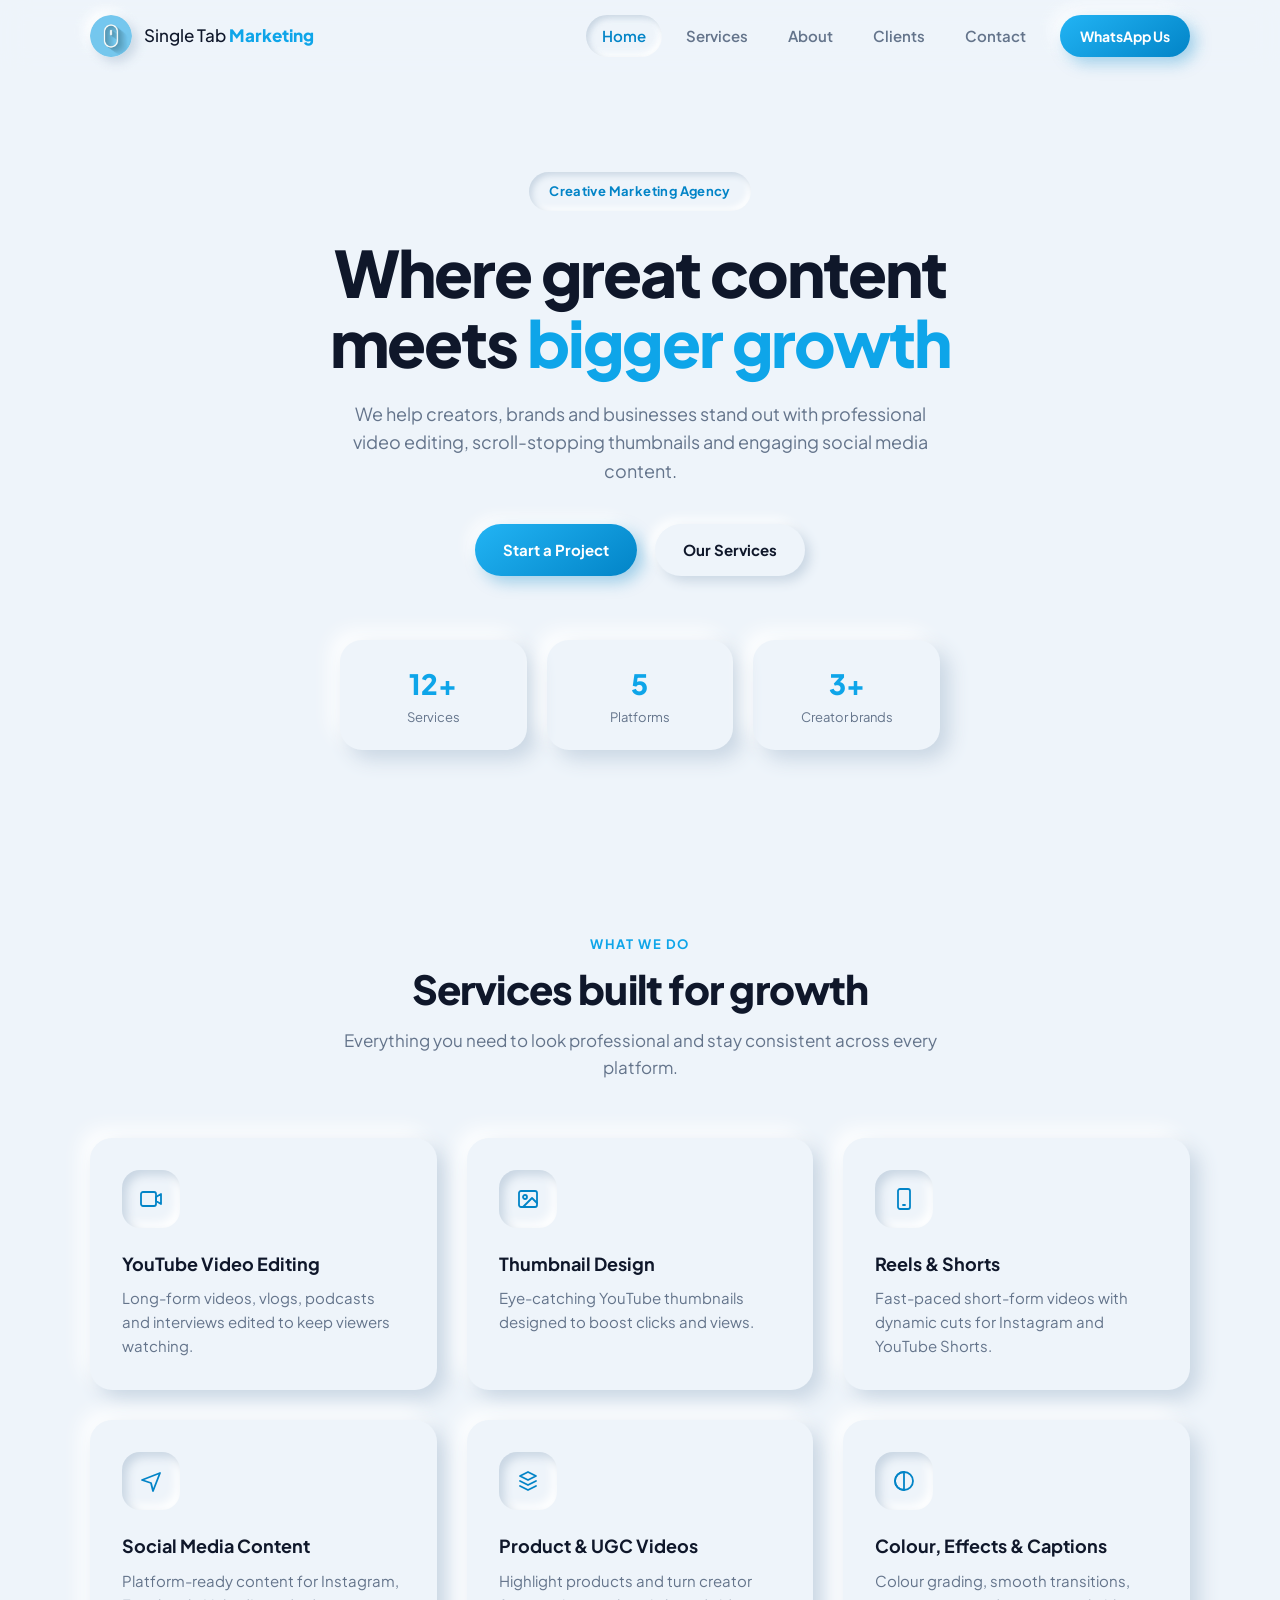
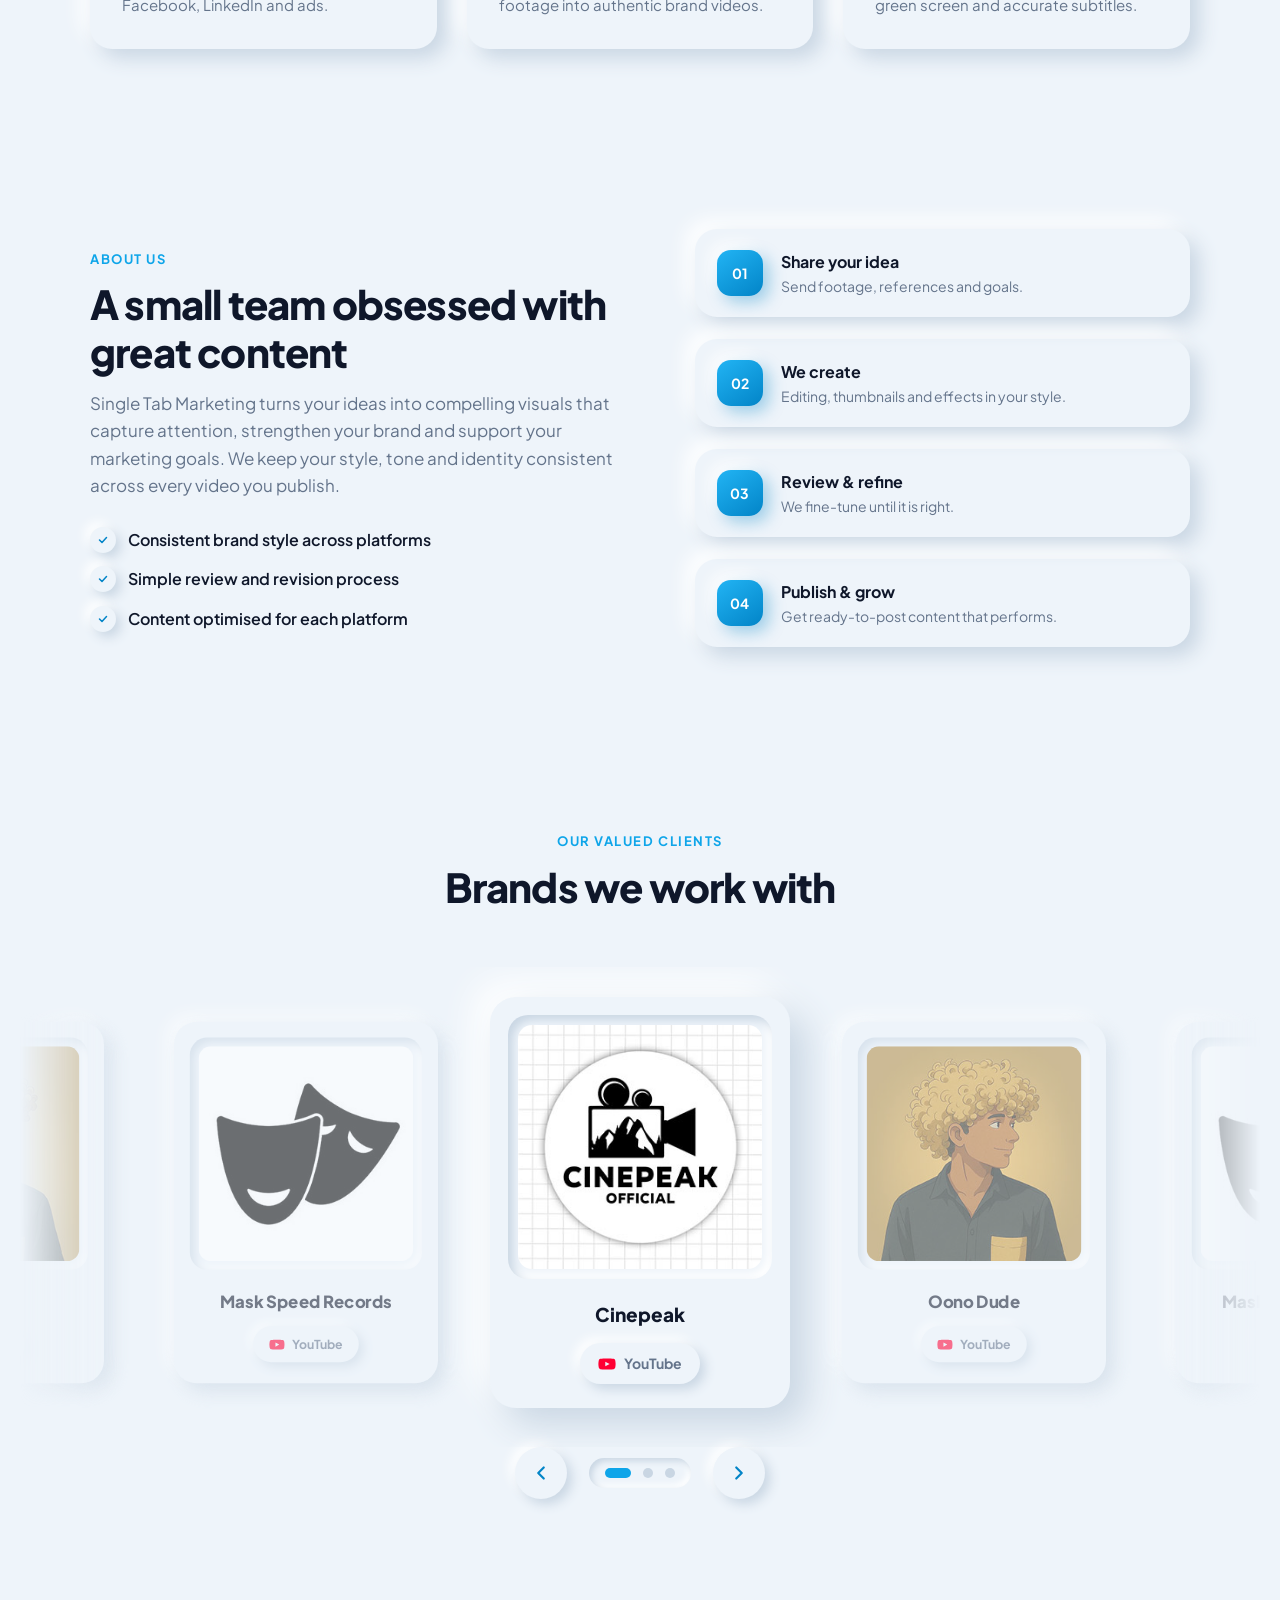
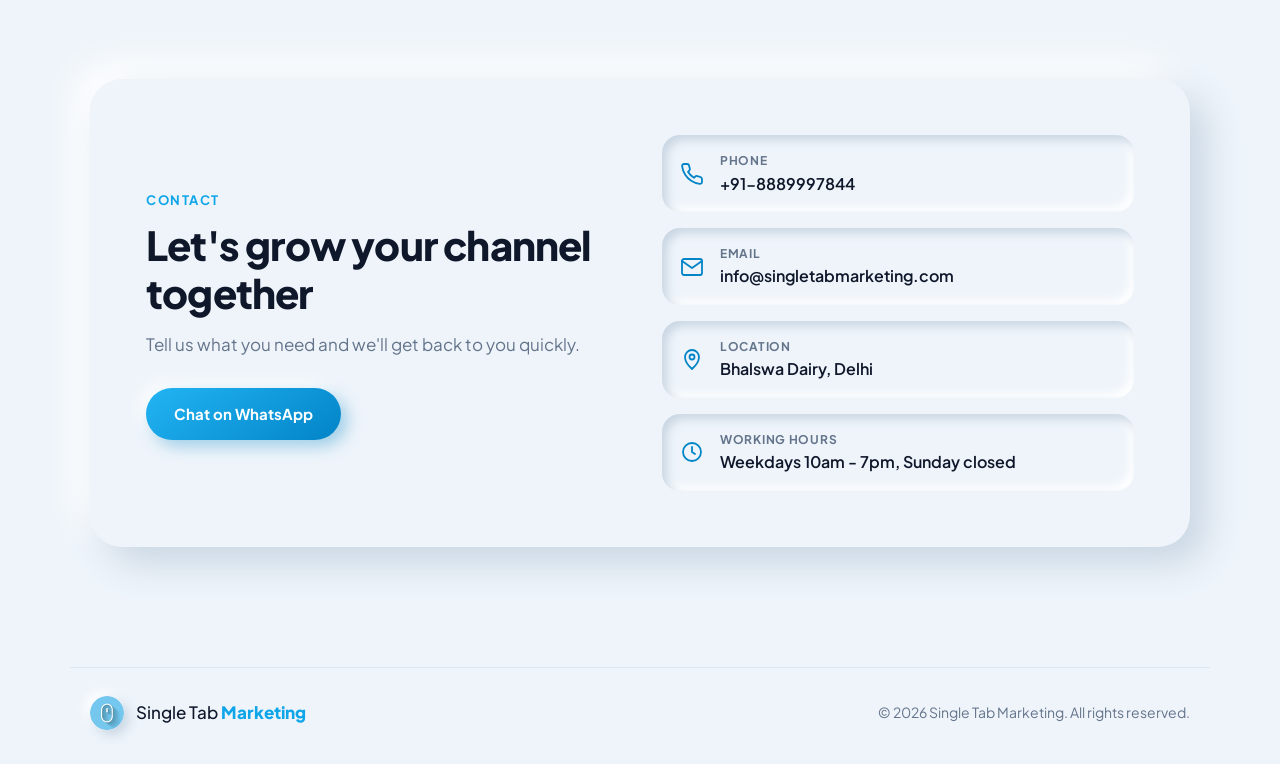
==== index.html @ 9bdbde1c "Add Single Tab Marketing sky blue single-page site Co-authored-by: Cursor <cursoragent@cursor.com>" ====
<!DOCTYPE html>
<html lang="en">

<head>
  <meta charset="UTF-8">
  <meta name="viewport" content="width=device-width, initial-scale=1.0">
  <meta name="description" content="Single Tab Marketing - video editing, YouTube thumbnails and social media content for creators and brands.">
  <meta name="theme-color" content="#0ea5e9">
  <title>Single Tab Marketing | Video Editing &amp; Content for Creators</title>

  <link rel="icon" type="image/png" href="assets/img/favicon.png">
  <link rel="preconnect" href="https://fonts.googleapis.com">
  <link rel="preconnect" href="https://fonts.gstatic.com" crossorigin>
  <link href="https://fonts.googleapis.com/css2?family=Plus+Jakarta+Sans:wght@400;500;600;700;800&display=swap" rel="stylesheet">
  <link rel="stylesheet" href="assets/css/style.css">
</head>

<body>

  <header class="header" id="header">
    <div class="container header__inner">
      <a href="#home" class="brand" aria-label="Single Tab Marketing home">
        <img src="assets/img/logo.png" alt="" width="40" height="40">
        <span>Single Tab <strong>Marketing</strong></span>
      </a>

      <nav class="nav" id="nav" aria-label="Main">
        <a href="#home">Home</a>
        <a href="#services">Services</a>
        <a href="#about">About</a>
        <a href="#clients">Clients</a>
        <a href="#contact">Contact</a>
        <a href="https://api.whatsapp.com/send/?phone=%2B918889997844&text&type=phone_number&app_absent=0" class="btn btn--primary btn--sm nav__cta" target="_blank" rel="noopener">WhatsApp Us</a>
      </nav>

      <button class="nav-toggle" id="navToggle" aria-label="Open menu" aria-expanded="false" aria-controls="nav">
        <span></span><span></span><span></span>
      </button>
    </div>
  </header>

  <main>

    <section class="hero" id="home">
      <div class="container hero__inner">
        <span class="pill">Creative Marketing Agency</span>
        <h1 class="hero__title">Where great content<br>meets <span class="accent">bigger growth</span></h1>
        <p class="hero__text">We help creators, brands and businesses stand out with professional video editing,
          scroll-stopping thumbnails and engaging social media content.</p>
        <div class="hero__actions">
          <a href="https://api.whatsapp.com/send/?phone=%2B918889997844&text&type=phone_number&app_absent=0" class="btn btn--primary" target="_blank" rel="noopener">Start a Project</a>
          <a href="#services" class="btn btn--ghost">Our Services</a>
        </div>
        <ul class="hero__stats">
          <li><strong>12+</strong><span>Services</span></li>
          <li><strong>5</strong><span>Platforms</span></li>
          <li><strong>3+</strong><span>Creator brands</span></li>
        </ul>
      </div>
    </section>

    <section class="section section--soft" id="services">
      <div class="container">
        <div class="section__head">
          <span class="eyebrow">What we do</span>
          <h2 class="section__title">Services built for growth</h2>
          <p class="section__text">Everything you need to look professional and stay consistent across every platform.</p>
        </div>

        <div class="cards">
          <article class="card">
            <div class="card__icon">
              <svg viewBox="0 0 24 24" aria-hidden="true"><rect x="2" y="5" width="15" height="14" rx="2"/><path d="M17 10l5-3v10l-5-3z"/></svg>
            </div>
            <h3>YouTube Video Editing</h3>
            <p>Long-form videos, vlogs, podcasts and interviews edited to keep viewers watching.</p>
          </article>
          <article class="card">
            <div class="card__icon">
              <svg viewBox="0 0 24 24" aria-hidden="true"><rect x="3" y="4" width="18" height="16" rx="2"/><circle cx="9" cy="10" r="2"/><path d="M21 16l-5-5-9 9"/></svg>
            </div>
            <h3>Thumbnail Design</h3>
            <p>Eye-catching YouTube thumbnails designed to boost clicks and views.</p>
          </article>
          <article class="card">
            <div class="card__icon">
              <svg viewBox="0 0 24 24" aria-hidden="true"><rect x="6" y="2" width="12" height="20" rx="2"/><path d="M11 18h2"/></svg>
            </div>
            <h3>Reels &amp; Shorts</h3>
            <p>Fast-paced short-form videos with dynamic cuts for Instagram and YouTube Shorts.</p>
          </article>
          <article class="card">
            <div class="card__icon">
              <svg viewBox="0 0 24 24" aria-hidden="true"><path d="M3 11l18-7-7 18-2-8z"/></svg>
            </div>
            <h3>Social Media Content</h3>
            <p>Platform-ready content for Instagram, Facebook, LinkedIn and ads.</p>
          </article>
          <article class="card">
            <div class="card__icon">
              <svg viewBox="0 0 24 24" aria-hidden="true"><path d="M20 7l-8-4-8 4 8 4z"/><path d="M4 12l8 4 8-4"/><path d="M4 17l8 4 8-4"/></svg>
            </div>
            <h3>Product &amp; UGC Videos</h3>
            <p>Highlight products and turn creator footage into authentic brand videos.</p>
          </article>
          <article class="card">
            <div class="card__icon">
              <svg viewBox="0 0 24 24" aria-hidden="true"><circle cx="12" cy="12" r="9"/><path d="M12 3a9 9 0 000 18z"/></svg>
            </div>
            <h3>Colour, Effects &amp; Captions</h3>
            <p>Colour grading, smooth transitions, green screen and accurate subtitles.</p>
          </article>
        </div>
      </div>
    </section>

    <section class="section" id="about">
      <div class="container about">
        <div class="about__content">
          <span class="eyebrow">About us</span>
          <h2 class="section__title">A small team obsessed with great content</h2>
          <p class="section__text">Single Tab Marketing turns your ideas into compelling visuals that capture attention,
            strengthen your brand and support your marketing goals. We keep your style, tone and identity consistent
            across every video you publish.</p>
          <ul class="checks">
            <li>Consistent brand style across platforms</li>
            <li>Simple review and revision process</li>
            <li>Content optimised for each platform</li>
          </ul>
        </div>

        <div class="steps">
          <div class="step"><span>01</span>
            <div>
              <h4>Share your idea</h4>
              <p>Send footage, references and goals.</p>
            </div>
          </div>
          <div class="step"><span>02</span>
            <div>
              <h4>We create</h4>
              <p>Editing, thumbnails and effects in your style.</p>
            </div>
          </div>
          <div class="step"><span>03</span>
            <div>
              <h4>Review &amp; refine</h4>
              <p>We fine-tune until it is right.</p>
            </div>
          </div>
          <div class="step"><span>04</span>
            <div>
              <h4>Publish &amp; grow</h4>
              <p>Get ready-to-post content that performs.</p>
            </div>
          </div>
        </div>
      </div>
    </section>

    <section class="section" id="clients">
      <div class="container">
        <div class="section__head">
          <span class="eyebrow">Our valued clients</span>
          <h2 class="section__title">Brands we work with</h2>
        </div>
      </div>

      <div class="slider" data-slider>
        <div class="slider__viewport">
          <div class="slider__track">
            <article class="slide">
              <div class="slide__media">
                <img src="assets/img/client-cinepeak.jpg" alt="Cinepeak" loading="lazy">
              </div>
              <h3 class="slide__name">Cinepeak</h3>
              <a class="slide__link" href="https://www.youtube.com/@Cine_Peak_Official" target="_blank" rel="noopener" aria-label="Cinepeak on YouTube">
                <svg viewBox="0 0 24 24" aria-hidden="true"><path d="M23 7.2a3 3 0 00-2.1-2.1C19 4.6 12 4.6 12 4.6s-7 0-8.9.5A3 3 0 001 7.2 31 31 0 00.5 12a31 31 0 00.5 4.8 3 3 0 002.1 2.1c1.9.5 8.9.5 8.9.5s7 0 8.9-.5a3 3 0 002.1-2.1 31 31 0 00.5-4.8 31 31 0 00-.5-4.8zM9.7 15.1V8.9L15.5 12z"/></svg>
                YouTube
              </a>
            </article>
            <article class="slide">
              <div class="slide__media">
                <img src="assets/img/client-oono-dude.jpg" alt="Oono Dude" loading="lazy">
              </div>
              <h3 class="slide__name">Oono Dude</h3>
              <a class="slide__link" href="https://www.youtube.com/@OonoDude" target="_blank" rel="noopener" aria-label="Oono Dude on YouTube">
                <svg viewBox="0 0 24 24" aria-hidden="true"><path d="M23 7.2a3 3 0 00-2.1-2.1C19 4.6 12 4.6 12 4.6s-7 0-8.9.5A3 3 0 001 7.2 31 31 0 00.5 12a31 31 0 00.5 4.8 3 3 0 002.1 2.1c1.9.5 8.9.5 8.9.5s7 0 8.9-.5a3 3 0 002.1-2.1 31 31 0 00.5-4.8 31 31 0 00-.5-4.8zM9.7 15.1V8.9L15.5 12z"/></svg>
                YouTube
              </a>
            </article>
            <article class="slide">
              <div class="slide__media">
                <img src="assets/img/client-mask-speed-records.jpg" alt="Mask Speed Records" loading="lazy">
              </div>
              <h3 class="slide__name">Mask Speed Records</h3>
              <a class="slide__link" href="https://www.youtube.com/@Maskspeedrecordsproduction" target="_blank" rel="noopener" aria-label="Mask Speed Records on YouTube">
                <svg viewBox="0 0 24 24" aria-hidden="true"><path d="M23 7.2a3 3 0 00-2.1-2.1C19 4.6 12 4.6 12 4.6s-7 0-8.9.5A3 3 0 001 7.2 31 31 0 00.5 12a31 31 0 00.5 4.8 3 3 0 002.1 2.1c1.9.5 8.9.5 8.9.5s7 0 8.9-.5a3 3 0 002.1-2.1 31 31 0 00.5-4.8 31 31 0 00-.5-4.8zM9.7 15.1V8.9L15.5 12z"/></svg>
                YouTube
              </a>
            </article>
          </div>
        </div>

        <div class="slider__controls">
          <button class="slider__btn" type="button" data-prev aria-label="Previous client">
            <svg viewBox="0 0 24 24" aria-hidden="true"><path d="M15 18l-6-6 6-6"/></svg>
          </button>
          <div class="slider__dots" role="tablist" aria-label="Choose client"></div>
          <button class="slider__btn" type="button" data-next aria-label="Next client">
            <svg viewBox="0 0 24 24" aria-hidden="true"><path d="M9 6l6 6-6 6"/></svg>
          </button>
        </div>
      </div>
    </section>

    <section class="section section--soft" id="contact">
      <div class="container">
        <div class="contact">
          <div class="contact__intro">
            <span class="eyebrow">Contact</span>
            <h2 class="section__title">Let's grow your channel together</h2>
            <p class="section__text">Tell us what you need and we'll get back to you quickly.</p>
            <a href="https://api.whatsapp.com/send/?phone=%2B918889997844&text&type=phone_number&app_absent=0" class="btn btn--primary" target="_blank" rel="noopener">Chat on WhatsApp</a>
          </div>

          <ul class="contact__list">
            <li>
              <svg viewBox="0 0 24 24" aria-hidden="true"><path d="M22 16.9v3a2 2 0 01-2.2 2 19.8 19.8 0 01-8.6-3.1 19.5 19.5 0 01-6-6A19.8 19.8 0 012.1 4.2 2 2 0 014.1 2h3a2 2 0 012 1.7c.1.9.4 1.8.7 2.7a2 2 0 01-.5 2.1L8 9.8a16 16 0 006 6l1.3-1.3a2 2 0 012.1-.4c.9.3 1.8.6 2.7.7a2 2 0 011.7 2z"/></svg>
              <div><span>Phone</span><a href="tel:+918889997844">+91-8889997844</a></div>
            </li>
            <li>
              <svg viewBox="0 0 24 24" aria-hidden="true"><rect x="2" y="4" width="20" height="16" rx="2"/><path d="M22 6l-10 7L2 6"/></svg>
              <div><span>Email</span><a href="mailto:info@singletabmarketing.com">info@singletabmarketing.com</a></div>
            </li>
            <li>
              <svg viewBox="0 0 24 24" aria-hidden="true"><path d="M12 22s7-6.2 7-12a7 7 0 10-14 0c0 5.8 7 12 7 12z"/><circle cx="12" cy="10" r="2.5"/></svg>
              <div><span>Location</span><p>Bhalswa Dairy, Delhi</p></div>
            </li>
            <li>
              <svg viewBox="0 0 24 24" aria-hidden="true"><circle cx="12" cy="12" r="9"/><path d="M12 7v5l3 2"/></svg>
              <div><span>Working hours</span><p>Weekdays 10am - 7pm, Sunday closed</p></div>
            </li>
          </ul>
        </div>
      </div>
    </section>

  </main>

  <footer class="footer">
    <div class="container footer__inner">
      <a href="#home" class="brand">
        <img src="assets/img/logo.png" alt="" width="32" height="32">
        <span>Single Tab <strong>Marketing</strong></span>
      </a>
      <p>&copy; <span id="year">2026</span> Single Tab Marketing. All rights reserved.</p>
    </div>
  </footer>

  <script src="assets/js/main.js"></script>
</body>

</html>
---- assets/css/style.css ----
:root {
  --sky: #0ea5e9;
  --sky-dark: #0284c7;
  --sky-light: #e0f2fe;
  --bg: #eef4fa;
  --surface: #eef4fa;
  --ink: #0f172a;
  --muted: #64748b;
  --line: #dbe6f0;
  --white: #ffffff;
  --shade: #c9d6e3;
  --light: #ffffff;
  --radius: 22px;
  --header-h: 72px;

  --neu: 9px 9px 20px var(--shade), -9px -9px 20px var(--light);
  --neu-sm: 5px 5px 12px var(--shade), -5px -5px 12px var(--light);
  --neu-lg: 16px 16px 36px var(--shade), -16px -16px 36px var(--light);
  --neu-in: inset 5px 5px 10px var(--shade), inset -5px -5px 10px var(--light);
  --neu-in-sm: inset 3px 3px 6px var(--shade), inset -3px -3px 6px var(--light);
  --neu-sky: 6px 6px 16px rgba(2, 132, 199, 0.35), -6px -6px 16px var(--light);
}

*,
*::before,
*::after {
  box-sizing: border-box;
}

html {
  scroll-behavior: smooth;
  scroll-padding-top: var(--header-h);
}

body {
  margin: 0;
  font-family: "Plus Jakarta Sans", system-ui, -apple-system, "Segoe UI", Roboto, sans-serif;
  color: var(--ink);
  background: var(--bg);
  line-height: 1.6;
  -webkit-font-smoothing: antialiased;
}

img {
  display: block;
  max-width: 100%;
}

a {
  color: inherit;
  text-decoration: none;
}

h1,
h2,
h3,
h4,
p {
  margin: 0;
}

button {
  font: inherit;
}

.container {
  width: 100%;
  max-width: 1140px;
  margin: 0 auto;
  padding: 0 20px;
}

/* Buttons */
.btn {
  display: inline-flex;
  align-items: center;
  justify-content: center;
  gap: 8px;
  padding: 14px 28px;
  border-radius: 999px;
  font-weight: 700;
  font-size: 15px;
  border: 0;
  cursor: pointer;
  transition: box-shadow 0.25s, color 0.2s, background 0.2s, transform 0.2s;
}

.btn--primary {
  background: linear-gradient(145deg, #22b4f4, var(--sky-dark));
  color: var(--white);
  box-shadow: var(--neu-sky);
}

.btn--primary:hover {
  transform: translateY(-2px);
}

.btn--primary:active {
  transform: none;
  box-shadow: inset 4px 4px 10px rgba(2, 84, 130, 0.45), inset -4px -4px 10px rgba(56, 189, 248, 0.6);
}

.btn--ghost {
  background: var(--surface);
  color: var(--ink);
  box-shadow: var(--neu-sm);
}

.btn--ghost:hover {
  color: var(--sky-dark);
}

.btn--ghost:active {
  box-shadow: var(--neu-in-sm);
}

.btn--sm {
  padding: 10px 20px;
  font-size: 14px;
}

/* Header */
.header {
  position: sticky;
  top: 0;
  z-index: 50;
  background: rgba(238, 244, 250, 0.82);
  backdrop-filter: blur(14px);
  -webkit-backdrop-filter: blur(14px);
  transition: box-shadow 0.25s;
}

.header.is-scrolled {
  box-shadow: 0 8px 24px rgba(160, 180, 200, 0.35);
}

.header__inner {
  height: var(--header-h);
  display: flex;
  align-items: center;
  justify-content: space-between;
}

.brand {
  display: inline-flex;
  align-items: center;
  gap: 12px;
  font-size: 17px;
  font-weight: 500;
  white-space: nowrap;
}

.brand img {
  width: 42px;
  height: 42px;
  border-radius: 50%;
  box-shadow: var(--neu-sm);
}

.brand strong {
  color: var(--sky);
  font-weight: 800;
}

.nav {
  display: flex;
  align-items: center;
  gap: 8px;
}

.nav a:not(.btn) {
  padding: 9px 16px;
  border-radius: 999px;
  font-size: 15px;
  font-weight: 600;
  color: var(--muted);
  transition: color 0.2s, box-shadow 0.25s;
}

.nav a:not(.btn):hover {
  color: var(--sky-dark);
}

.nav a.is-active {
  color: var(--sky-dark);
  box-shadow: var(--neu-in-sm);
}

.nav__cta {
  margin-left: 10px;
}

.nav-toggle {
  display: none;
  width: 46px;
  height: 46px;
  border: 0;
  border-radius: 14px;
  background: var(--surface);
  box-shadow: var(--neu-sm);
  padding: 0;
  cursor: pointer;
  flex-direction: column;
  align-items: center;
  justify-content: center;
  gap: 5px;
}

.nav-toggle[aria-expanded="true"] {
  box-shadow: var(--neu-in-sm);
}

.nav-toggle span {
  width: 20px;
  height: 2px;
  background: var(--ink);
  border-radius: 2px;
  transition: transform 0.25s, opacity 0.25s;
}

.nav-toggle[aria-expanded="true"] span:nth-child(1) {
  transform: translateY(7px) rotate(45deg);
}

.nav-toggle[aria-expanded="true"] span:nth-child(2) {
  opacity: 0;
}

.nav-toggle[aria-expanded="true"] span:nth-child(3) {
  transform: translateY(-7px) rotate(-45deg);
}

/* Hero */
.hero {
  padding: 100px 0 90px;
  text-align: center;
}

.hero__inner {
  max-width: 840px;
}

.pill {
  display: inline-block;
  padding: 9px 20px;
  border-radius: 999px;
  color: var(--sky-dark);
  font-size: 13px;
  font-weight: 700;
  letter-spacing: 0.03em;
  box-shadow: var(--neu-in-sm);
}

.hero__title {
  margin-top: 26px;
  font-size: clamp(36px, 6vw, 64px);
  line-height: 1.1;
  font-weight: 800;
  letter-spacing: -0.03em;
}

.accent {
  color: var(--sky);
}

.hero__text {
  margin: 22px auto 0;
  max-width: 600px;
  font-size: 18px;
  color: var(--muted);
}

.hero__actions {
  margin-top: 38px;
  display: flex;
  justify-content: center;
  flex-wrap: wrap;
  gap: 18px;
}

.hero__stats {
  list-style: none;
  margin: 64px auto 0;
  padding: 0;
  display: grid;
  grid-template-columns: repeat(3, 1fr);
  gap: 20px;
  max-width: 600px;
}

.hero__stats li {
  padding: 22px 10px;
  display: flex;
  flex-direction: column;
  border-radius: var(--radius);
  box-shadow: var(--neu);
}

.hero__stats strong {
  font-size: 28px;
  font-weight: 800;
  color: var(--sky);
}

.hero__stats span {
  font-size: 13px;
  color: var(--muted);
}

/* Sections */
.section {
  padding: 90px 0;
}

.section__head {
  text-align: center;
  max-width: 620px;
  margin: 0 auto 56px;
}

.eyebrow {
  display: inline-block;
  font-size: 13px;
  font-weight: 700;
  letter-spacing: 0.12em;
  text-transform: uppercase;
  color: var(--sky);
}

.section__title {
  margin-top: 10px;
  font-size: clamp(28px, 4vw, 40px);
  line-height: 1.2;
  font-weight: 800;
  letter-spacing: -0.02em;
}

.section__text {
  margin-top: 14px;
  color: var(--muted);
  font-size: 17px;
}

/* Service cards */
.cards {
  display: grid;
  grid-template-columns: repeat(3, 1fr);
  gap: 30px;
}

.card {
  padding: 32px;
  border-radius: var(--radius);
  background: var(--surface);
  box-shadow: var(--neu);
  transition: box-shadow 0.3s, transform 0.3s;
}

.card:hover {
  transform: translateY(-4px);
  box-shadow: var(--neu-lg);
}

.card__icon {
  width: 58px;
  height: 58px;
  display: grid;
  place-items: center;
  border-radius: 18px;
  box-shadow: var(--neu-in);
  margin-bottom: 22px;
}

.card__icon svg,
.contact__list svg {
  width: 24px;
  height: 24px;
  fill: none;
  stroke: var(--sky-dark);
  stroke-width: 1.8;
  stroke-linecap: round;
  stroke-linejoin: round;
}

.card h3 {
  font-size: 18px;
  font-weight: 700;
}

.card p {
  margin-top: 8px;
  color: var(--muted);
  font-size: 15px;
}

/* About */
.about {
  display: grid;
  grid-template-columns: 1.1fr 1fr;
  gap: 60px;
  align-items: center;
}

.checks {
  list-style: none;
  padding: 0;
  margin: 28px 0 0;
  display: grid;
  gap: 14px;
}

.checks li {
  position: relative;
  padding-left: 38px;
  font-weight: 600;
}

.checks li::before {
  content: "";
  position: absolute;
  left: 0;
  top: 0;
  width: 26px;
  height: 26px;
  border-radius: 50%;
  box-shadow: var(--neu-sm);
  background: var(--surface) url("data:image/svg+xml,%3Csvg xmlns='http://www.w3.org/2000/svg' viewBox='0 0 24 24' fill='none' stroke='%230284c7' stroke-width='3' stroke-linecap='round' stroke-linejoin='round'%3E%3Cpath d='M5 12l5 5 9-10'/%3E%3C/svg%3E") center / 12px no-repeat;
}

.steps {
  display: grid;
  gap: 22px;
}

.step {
  display: flex;
  gap: 18px;
  align-items: center;
  padding: 20px 22px;
  border-radius: var(--radius);
  box-shadow: var(--neu);
}

.step > span {
  flex: 0 0 auto;
  width: 46px;
  height: 46px;
  display: grid;
  place-items: center;
  border-radius: 14px;
  background: linear-gradient(145deg, #22b4f4, var(--sky-dark));
  box-shadow: var(--neu-sky);
  color: var(--white);
  font-weight: 700;
  font-size: 14px;
}

.step h4 {
  font-size: 16px;
  font-weight: 700;
}

.step p {
  color: var(--muted);
  font-size: 14px;
}

/* Client slider */
.slider {
  --slide-w: 300px;
  --gap: 34px;
  position: relative;
  max-width: 1240px;
  margin: 0 auto;
}

.slider__viewport {
  overflow: hidden;
  padding: 30px 0 40px;
  touch-action: pan-y;
  -webkit-mask-image: linear-gradient(90deg, transparent, #000 8%, #000 92%, transparent);
  mask-image: linear-gradient(90deg, transparent, #000 8%, #000 92%, transparent);
}

.slider__track {
  position: relative;
  display: flex;
  gap: var(--gap);
  will-change: transform;
}

.slider__track.is-animating {
  transition: transform 0.55s cubic-bezier(0.22, 0.8, 0.3, 1);
}

.slider__track.is-jumping .slide {
  transition: none;
}

.slide {
  flex: 0 0 var(--slide-w);
  padding: 18px 18px 24px;
  border-radius: 26px;
  background: var(--surface);
  box-shadow: var(--neu);
  text-align: center;
  user-select: none;
  transform: scale(0.88);
  opacity: 0.55;
  transition: transform 0.5s ease, opacity 0.5s ease, box-shadow 0.5s ease;
}

.slide.is-active {
  transform: scale(1);
  opacity: 1;
  box-shadow: var(--neu-lg);
}

.slide__media {
  aspect-ratio: 1 / 1;
  padding: 10px;
  border-radius: 20px;
  box-shadow: var(--neu-in);
}

.slide__media img {
  width: 100%;
  height: 100%;
  object-fit: cover;
  border-radius: 14px;
  pointer-events: none;
}

.slide__name {
  margin-top: 20px;
  font-size: 19px;
  font-weight: 800;
}

.slide__link {
  margin-top: 14px;
  display: inline-flex;
  align-items: center;
  gap: 8px;
  padding: 9px 18px;
  border-radius: 999px;
  font-size: 14px;
  font-weight: 700;
  color: var(--muted);
  box-shadow: var(--neu-sm);
  transition: color 0.2s, box-shadow 0.2s;
}

.slide__link svg {
  width: 18px;
  height: 18px;
  fill: #ff0033;
}

.slide__link:hover {
  color: var(--ink);
}

.slide__link:active {
  box-shadow: var(--neu-in-sm);
}

.slider__controls {
  display: flex;
  align-items: center;
  justify-content: center;
  gap: 22px;
}

.slider__btn {
  width: 52px;
  height: 52px;
  display: grid;
  place-items: center;
  border: 0;
  border-radius: 50%;
  background: var(--surface);
  box-shadow: var(--neu-sm);
  cursor: pointer;
  transition: box-shadow 0.2s;
}

.slider__btn:active {
  box-shadow: var(--neu-in-sm);
}

.slider__btn svg {
  width: 22px;
  height: 22px;
  fill: none;
  stroke: var(--sky-dark);
  stroke-width: 2.4;
  stroke-linecap: round;
  stroke-linejoin: round;
}

.slider__dots {
  display: flex;
  gap: 12px;
  padding: 10px 16px;
  border-radius: 999px;
  box-shadow: var(--neu-in-sm);
}

.slider__dots button {
  width: 10px;
  height: 10px;
  padding: 0;
  border: 0;
  border-radius: 999px;
  background: var(--shade);
  cursor: pointer;
  transition: width 0.3s, background 0.3s;
}

.slider__dots button.is-active {
  width: 26px;
  background: var(--sky);
}

/* Contact */
.contact {
  display: grid;
  grid-template-columns: 1fr 1fr;
  gap: 44px;
  align-items: center;
  padding: 56px;
  border-radius: 32px;
  box-shadow: var(--neu-lg);
}

.contact__intro .btn {
  margin-top: 30px;
}

.contact__list {
  list-style: none;
  padding: 0;
  margin: 0;
  display: grid;
  gap: 16px;
}

.contact__list li {
  display: flex;
  gap: 16px;
  align-items: center;
  padding: 16px 18px;
  border-radius: 18px;
  box-shadow: var(--neu-in);
}

.contact__list svg {
  flex: 0 0 auto;
}

.contact__list div {
  min-width: 0;
}

.contact__list span {
  display: block;
  font-size: 12px;
  font-weight: 700;
  letter-spacing: 0.06em;
  text-transform: uppercase;
  color: var(--muted);
}

.contact__list a,
.contact__list p {
  font-weight: 600;
  overflow-wrap: anywhere;
}

.contact__list a:hover {
  color: var(--sky-dark);
}

/* Footer */
.footer {
  padding: 30px 0 34px;
}

.footer__inner {
  display: flex;
  align-items: center;
  justify-content: space-between;
  gap: 16px;
  flex-wrap: wrap;
  padding-top: 28px;
  border-top: 1px solid var(--line);
}

.footer .brand img {
  width: 34px;
  height: 34px;
}

.footer p {
  font-size: 14px;
  color: var(--muted);
}

/* Reveal on scroll */
.reveal {
  opacity: 0;
  transform: translateY(18px);
  transition: opacity 0.6s ease, transform 0.6s ease, box-shadow 0.3s;
}

.reveal.is-visible {
  opacity: 1;
  transform: none;
}

.card.reveal.is-visible:hover {
  transform: translateY(-4px);
}

@media (prefers-reduced-motion: reduce) {
  html {
    scroll-behavior: auto;
  }

  .reveal,
  .slide,
  .slider__track.is-animating {
    transition: none;
  }

  .reveal {
    opacity: 1;
    transform: none;
  }
}

/* Responsive */
@media (max-width: 1024px) {
  .nav a:not(.btn) {
    padding: 9px 12px;
  }
}

@media (max-width: 991px) {
  .cards {
    grid-template-columns: repeat(2, 1fr);
  }

  .about,
  .contact {
    grid-template-columns: 1fr;
  }

  .contact {
    padding: 40px;
  }

  .slider {
    --slide-w: 280px;
    --gap: 26px;
  }
}

@media (max-width: 860px) {
  :root {
    --header-h: 64px;
  }

  .nav-toggle {
    display: inline-flex;
  }

  .nav {
    position: fixed;
    top: calc(var(--header-h) + 8px);
    left: 14px;
    right: 14px;
    flex-direction: column;
    align-items: stretch;
    gap: 10px;
    padding: 18px;
    border-radius: 24px;
    background: var(--bg);
    box-shadow: var(--neu-lg);
    transform: translateY(-10px);
    opacity: 0;
    visibility: hidden;
    transition: opacity 0.2s, transform 0.2s, visibility 0.2s;
  }

  .nav.is-open {
    transform: none;
    opacity: 1;
    visibility: visible;
  }

  .nav a:not(.btn) {
    padding: 13px 16px;
    font-size: 16px;
    border-radius: 14px;
  }

  .nav__cta {
    margin: 6px 0 0;
    padding: 14px 18px;
  }
}

@media (max-width: 767px) {
  :root {
    --neu: 6px 6px 14px var(--shade), -6px -6px 14px var(--light);
    --neu-lg: 10px 10px 24px var(--shade), -10px -10px 24px var(--light);
  }

  .brand {
    font-size: 16px;
  }

  .brand img {
    width: 38px;
    height: 38px;
  }

  .hero {
    padding: 64px 0 64px;
  }

  .hero__text {
    font-size: 16px;
  }

  .hero__actions .btn {
    flex: 1 1 100%;
  }

  .hero__stats {
    margin-top: 48px;
    gap: 12px;
  }

  .hero__stats li {
    padding: 16px 6px;
  }

  .hero__stats strong {
    font-size: 22px;
  }

  .hero__stats span {
    font-size: 12px;
  }

  .section {
    padding: 64px 0;
  }

  .section__head {
    margin-bottom: 36px;
  }

  .cards {
    grid-template-columns: 1fr;
    gap: 24px;
  }

  .card {
    padding: 24px;
  }

  .about {
    gap: 40px;
  }

  .slider {
    --slide-w: 64vw;
    --gap: 10px;
  }

  .slider__viewport {
    padding: 20px 0 32px;
    -webkit-mask-image: none;
    mask-image: none;
  }

  .slide {
    padding: 14px 14px 20px;
    transform: scale(0.86);
  }

  .slide__name {
    font-size: 17px;
  }

  .contact {
    padding: 28px 20px;
    border-radius: 24px;
  }

  .contact__intro .btn {
    width: 100%;
  }

  .contact__list li {
    gap: 12px;
    padding: 14px;
  }

  .contact__list a,
  .contact__list p {
    font-size: 14px;
  }

  .footer__inner {
    flex-direction: column;
    text-align: center;
  }
}
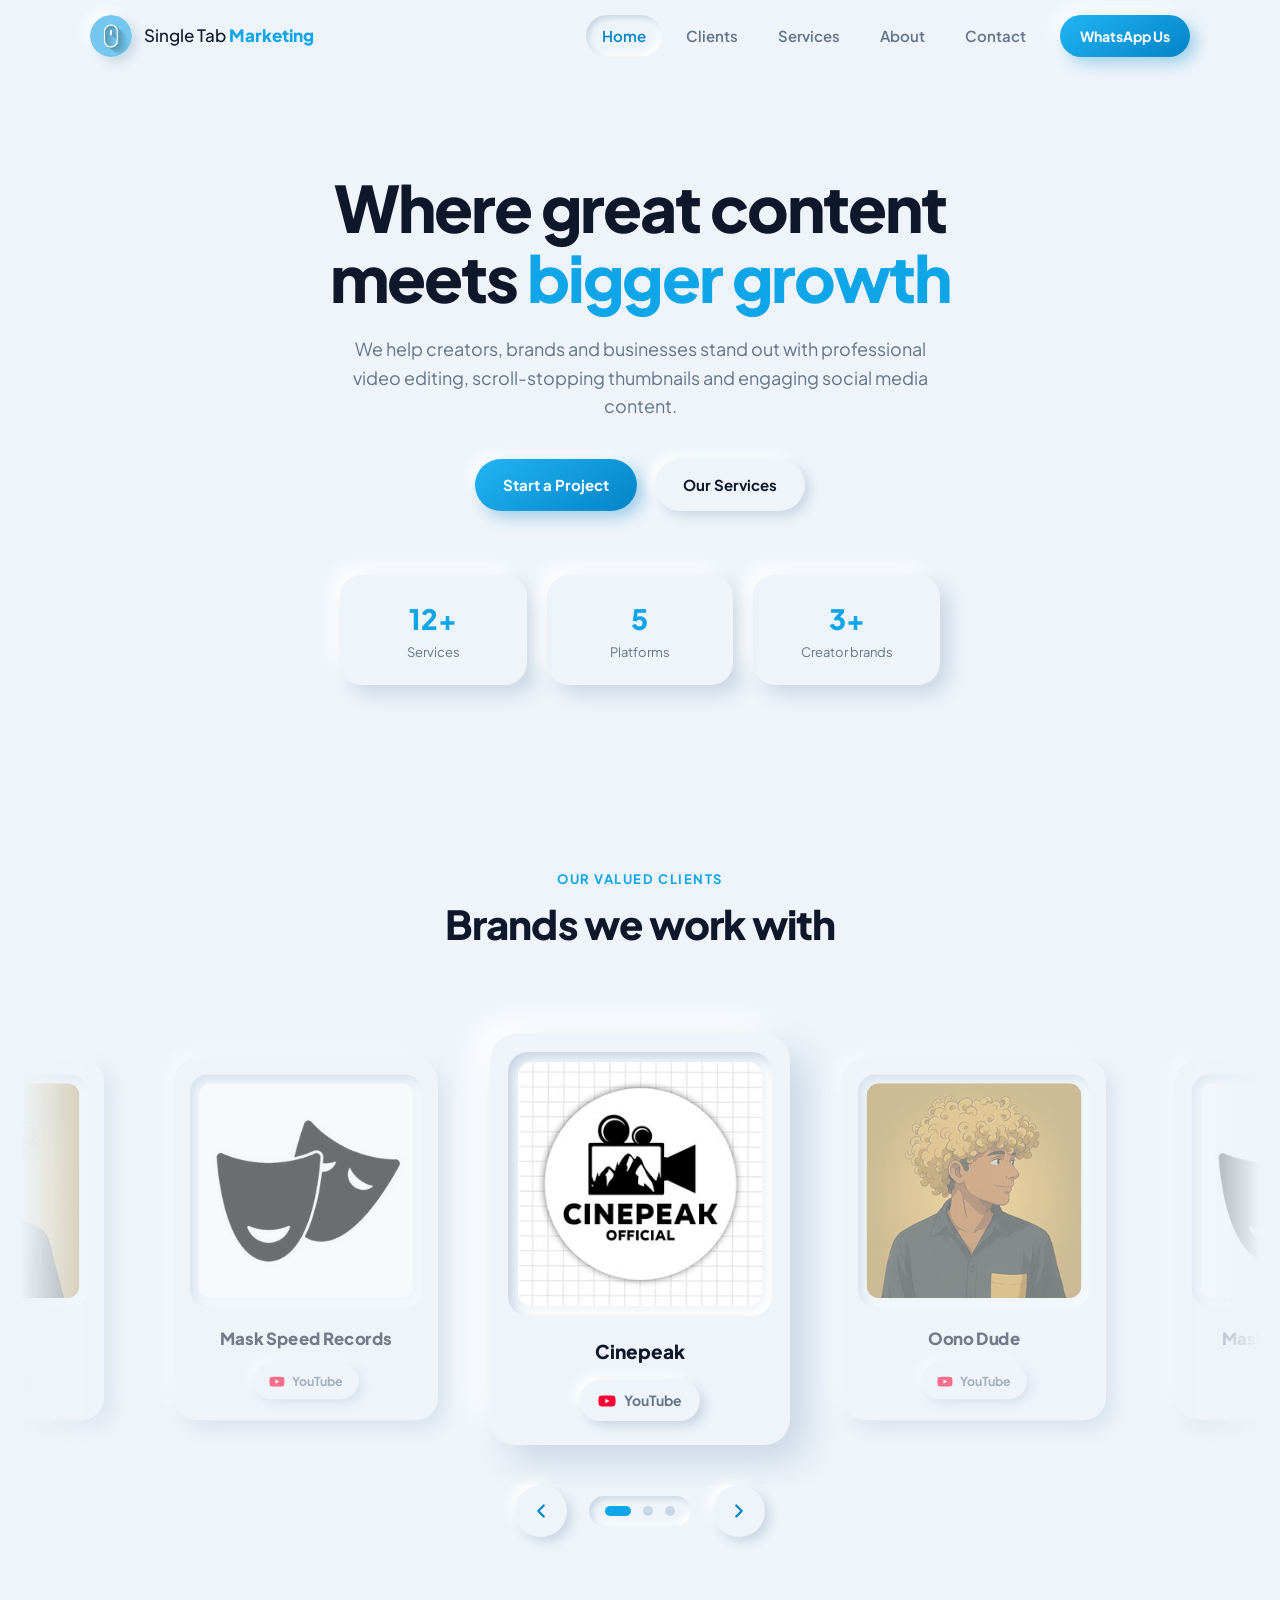
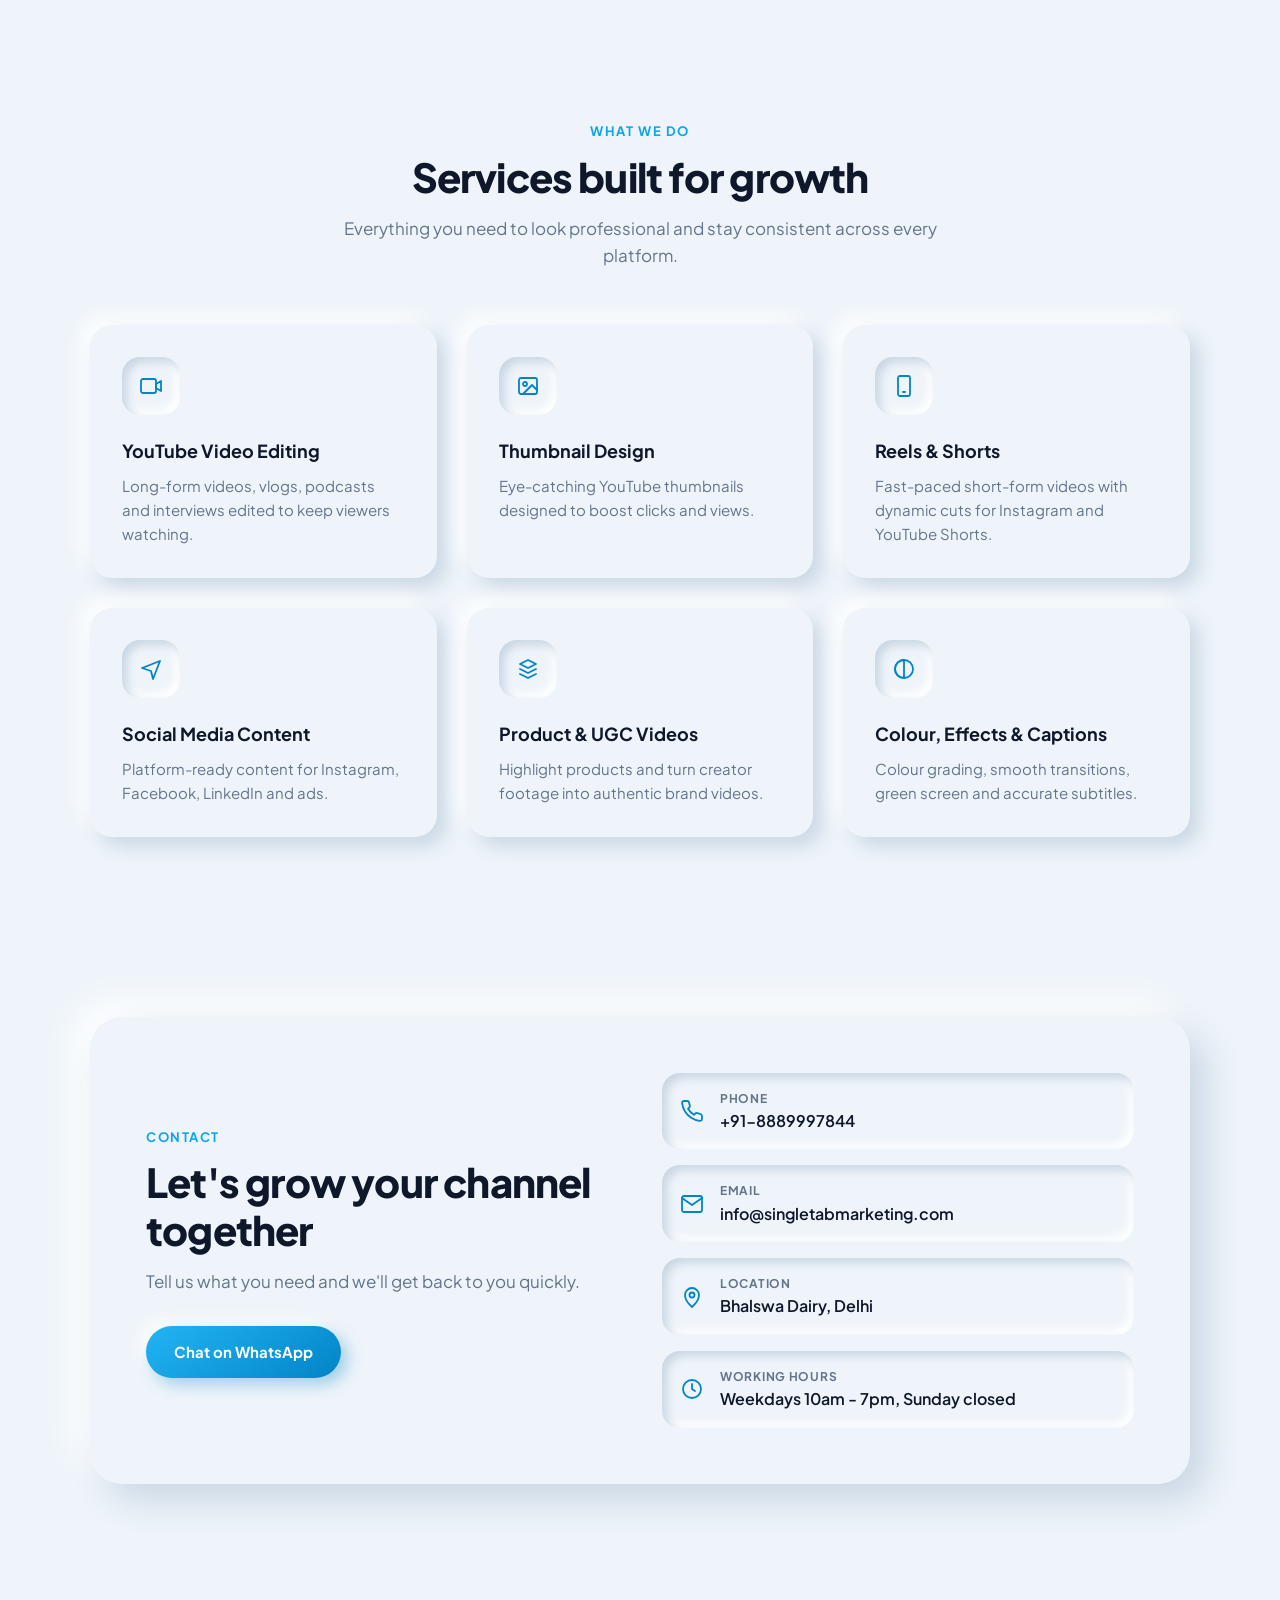
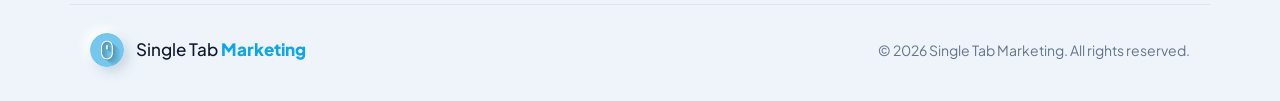
==== commit fdaf7297: "Move brands slider after hero, add /about page, hide personal brands section Co-authored-by: Cursor " ====
--- a/index.html
+++ b/index.html
@@ -26,9 +26,9 @@
 
       <nav class="nav" id="nav" aria-label="Main">
         <a href="#home">Home</a>
+        <a href="#brands">Clients</a>
         <a href="#services">Services</a>
-        <a href="#about">About</a>
-        <a href="#clients">Clients</a>
+        <a href="about/">About</a>
         <a href="#contact">Contact</a>
         <a href="https://api.whatsapp.com/send/?phone=%2B918889997844&text&type=phone_number&app_absent=0" class="btn btn--primary btn--sm nav__cta" target="_blank" rel="noopener">WhatsApp Us</a>
       </nav>
@@ -43,7 +43,6 @@
 
     <section class="hero" id="home">
       <div class="container hero__inner">
-        <span class="pill">Creative Marketing Agency</span>
         <h1 class="hero__title">Where great content<br>meets <span class="accent">bigger growth</span></h1>
         <p class="hero__text">We help creators, brands and businesses stand out with professional video editing,
           scroll-stopping thumbnails and engaging social media content.</p>
@@ -59,6 +58,120 @@
       </div>
     </section>
 
+    <section class="section" id="brands">
+      <div class="container">
+        <div class="section__head">
+          <span class="eyebrow">Our valued clients</span>
+          <h2 class="section__title">Brands we work with</h2>
+        </div>
+      </div>
+
+      <div class="slider" data-slider>
+        <div class="slider__viewport">
+          <div class="slider__track">
+            <article class="slide">
+              <div class="slide__media">
+                <img src="assets/img/client-cinepeak.jpg" alt="Cinepeak" loading="lazy">
+              </div>
+              <h3 class="slide__name">Cinepeak</h3>
+              <a class="slide__link" href="https://www.youtube.com/@Cine_Peak_Official" target="_blank" rel="noopener" aria-label="Cinepeak on YouTube">
+                <svg viewBox="0 0 24 24" aria-hidden="true"><path d="M23 7.2a3 3 0 00-2.1-2.1C19 4.6 12 4.6 12 4.6s-7 0-8.9.5A3 3 0 001 7.2 31 31 0 00.5 12a31 31 0 00.5 4.8 3 3 0 002.1 2.1c1.9.5 8.9.5 8.9.5s7 0 8.9-.5a3 3 0 002.1-2.1 31 31 0 00.5-4.8 31 31 0 00-.5-4.8zM9.7 15.1V8.9L15.5 12z"/></svg>
+                YouTube
+              </a>
+            </article>
+            <article class="slide">
+              <div class="slide__media">
+                <img src="assets/img/client-oono-dude.jpg" alt="Oono Dude" loading="lazy">
+              </div>
+              <h3 class="slide__name">Oono Dude</h3>
+              <a class="slide__link" href="https://www.youtube.com/@OonoDude" target="_blank" rel="noopener" aria-label="Oono Dude on YouTube">
+                <svg viewBox="0 0 24 24" aria-hidden="true"><path d="M23 7.2a3 3 0 00-2.1-2.1C19 4.6 12 4.6 12 4.6s-7 0-8.9.5A3 3 0 001 7.2 31 31 0 00.5 12a31 31 0 00.5 4.8 3 3 0 002.1 2.1c1.9.5 8.9.5 8.9.5s7 0 8.9-.5a3 3 0 002.1-2.1 31 31 0 00.5-4.8 31 31 0 00-.5-4.8zM9.7 15.1V8.9L15.5 12z"/></svg>
+                YouTube
+              </a>
+            </article>
+            <article class="slide">
+              <div class="slide__media">
+                <img src="assets/img/client-mask-speed-records.jpg" alt="Mask Speed Records" loading="lazy">
+              </div>
+              <h3 class="slide__name">Mask Speed Records</h3>
+              <a class="slide__link" href="https://www.youtube.com/@Maskspeedrecordsproduction" target="_blank" rel="noopener" aria-label="Mask Speed Records on YouTube">
+                <svg viewBox="0 0 24 24" aria-hidden="true"><path d="M23 7.2a3 3 0 00-2.1-2.1C19 4.6 12 4.6 12 4.6s-7 0-8.9.5A3 3 0 001 7.2 31 31 0 00.5 12a31 31 0 00.5 4.8 3 3 0 002.1 2.1c1.9.5 8.9.5 8.9.5s7 0 8.9-.5a3 3 0 002.1-2.1 31 31 0 00.5-4.8 31 31 0 00-.5-4.8zM9.7 15.1V8.9L15.5 12z"/></svg>
+                YouTube
+              </a>
+            </article>
+          </div>
+        </div>
+
+        <div class="slider__controls">
+          <button class="slider__btn" type="button" data-prev aria-label="Previous client">
+            <svg viewBox="0 0 24 24" aria-hidden="true"><path d="M15 18l-6-6 6-6"/></svg>
+          </button>
+          <div class="slider__dots" role="tablist" aria-label="Choose client"></div>
+          <button class="slider__btn" type="button" data-next aria-label="Next client">
+            <svg viewBox="0 0 24 24" aria-hidden="true"><path d="M9 6l6 6-6 6"/></svg>
+          </button>
+        </div>
+      </div>
+    </section>
+
+    <!-- Personal brands section hidden for now
+    <section class="section" id="personal-brands">
+      <div class="container">
+        <div class="section__head">
+          <span class="eyebrow">Creators we grow with</span>
+          <h2 class="section__title">Personal brands we work with</h2>
+        </div>
+      </div>
+
+      <div class="slider" data-slider>
+        <div class="slider__viewport">
+          <div class="slider__track">
+            <article class="slide">
+              <div class="slide__media">
+                <img src="assets/img/personal-brand-1.jpg" alt="Personal Brand 1" loading="lazy">
+              </div>
+              <h3 class="slide__name">Personal Brand 1</h3>
+              <a class="slide__link" href="#" aria-label="Personal Brand 1 on YouTube">
+                <svg viewBox="0 0 24 24" aria-hidden="true"><path d="M23 7.2a3 3 0 00-2.1-2.1C19 4.6 12 4.6 12 4.6s-7 0-8.9.5A3 3 0 001 7.2 31 31 0 00.5 12a31 31 0 00.5 4.8 3 3 0 002.1 2.1c1.9.5 8.9.5 8.9.5s7 0 8.9-.5a3 3 0 002.1-2.1 31 31 0 00.5-4.8 31 31 0 00-.5-4.8zM9.7 15.1V8.9L15.5 12z"/></svg>
+                YouTube
+              </a>
+            </article>
+            <article class="slide">
+              <div class="slide__media">
+                <img src="assets/img/personal-brand-2.jpg" alt="Personal Brand 2" loading="lazy">
+              </div>
+              <h3 class="slide__name">Personal Brand 2</h3>
+              <a class="slide__link" href="#" aria-label="Personal Brand 2 on YouTube">
+                <svg viewBox="0 0 24 24" aria-hidden="true"><path d="M23 7.2a3 3 0 00-2.1-2.1C19 4.6 12 4.6 12 4.6s-7 0-8.9.5A3 3 0 001 7.2 31 31 0 00.5 12a31 31 0 00.5 4.8 3 3 0 002.1 2.1c1.9.5 8.9.5 8.9.5s7 0 8.9-.5a3 3 0 002.1-2.1 31 31 0 00.5-4.8 31 31 0 00-.5-4.8zM9.7 15.1V8.9L15.5 12z"/></svg>
+                YouTube
+              </a>
+            </article>
+            <article class="slide">
+              <div class="slide__media">
+                <img src="assets/img/personal-brand-3.jpg" alt="Personal Brand 3" loading="lazy">
+              </div>
+              <h3 class="slide__name">Personal Brand 3</h3>
+              <a class="slide__link" href="#" aria-label="Personal Brand 3 on YouTube">
+                <svg viewBox="0 0 24 24" aria-hidden="true"><path d="M23 7.2a3 3 0 00-2.1-2.1C19 4.6 12 4.6 12 4.6s-7 0-8.9.5A3 3 0 001 7.2 31 31 0 00.5 12a31 31 0 00.5 4.8 3 3 0 002.1 2.1c1.9.5 8.9.5 8.9.5s7 0 8.9-.5a3 3 0 002.1-2.1 31 31 0 00.5-4.8 31 31 0 00-.5-4.8zM9.7 15.1V8.9L15.5 12z"/></svg>
+                YouTube
+              </a>
+            </article>
+          </div>
+        </div>
+
+        <div class="slider__controls">
+          <button class="slider__btn" type="button" data-prev aria-label="Previous personal brand">
+            <svg viewBox="0 0 24 24" aria-hidden="true"><path d="M15 18l-6-6 6-6"/></svg>
+          </button>
+          <div class="slider__dots" role="tablist" aria-label="Choose client"></div>
+          <button class="slider__btn" type="button" data-next aria-label="Next personal brand">
+            <svg viewBox="0 0 24 24" aria-hidden="true"><path d="M9 6l6 6-6 6"/></svg>
+          </button>
+        </div>
+      </div>
+    </section>
+    -->
+
     <section class="section section--soft" id="services">
       <div class="container">
         <div class="section__head">
@@ -110,106 +223,6 @@
             <h3>Colour, Effects &amp; Captions</h3>
             <p>Colour grading, smooth transitions, green screen and accurate subtitles.</p>
           </article>
-        </div>
-      </div>
-    </section>
-
-    <section class="section" id="about">
-      <div class="container about">
-        <div class="about__content">
-          <span class="eyebrow">About us</span>
-          <h2 class="section__title">A small team obsessed with great content</h2>
-          <p class="section__text">Single Tab Marketing turns your ideas into compelling visuals that capture attention,
-            strengthen your brand and support your marketing goals. We keep your style, tone and identity consistent
-            across every video you publish.</p>
-          <ul class="checks">
-            <li>Consistent brand style across platforms</li>
-            <li>Simple review and revision process</li>
-            <li>Content optimised for each platform</li>
-          </ul>
-        </div>
-
-        <div class="steps">
-          <div class="step"><span>01</span>
-            <div>
-              <h4>Share your idea</h4>
-              <p>Send footage, references and goals.</p>
-            </div>
-          </div>
-          <div class="step"><span>02</span>
-            <div>
-              <h4>We create</h4>
-              <p>Editing, thumbnails and effects in your style.</p>
-            </div>
-          </div>
-          <div class="step"><span>03</span>
-            <div>
-              <h4>Review &amp; refine</h4>
-              <p>We fine-tune until it is right.</p>
-            </div>
-          </div>
-          <div class="step"><span>04</span>
-            <div>
-              <h4>Publish &amp; grow</h4>
-              <p>Get ready-to-post content that performs.</p>
-            </div>
-          </div>
-        </div>
-      </div>
-    </section>
-
-    <section class="section" id="clients">
-      <div class="container">
-        <div class="section__head">
-          <span class="eyebrow">Our valued clients</span>
-          <h2 class="section__title">Brands we work with</h2>
-        </div>
-      </div>
-
-      <div class="slider" data-slider>
-        <div class="slider__viewport">
-          <div class="slider__track">
-            <article class="slide">
-              <div class="slide__media">
-                <img src="assets/img/client-cinepeak.jpg" alt="Cinepeak" loading="lazy">
-              </div>
-              <h3 class="slide__name">Cinepeak</h3>
-              <a class="slide__link" href="https://www.youtube.com/@Cine_Peak_Official" target="_blank" rel="noopener" aria-label="Cinepeak on YouTube">
-                <svg viewBox="0 0 24 24" aria-hidden="true"><path d="M23 7.2a3 3 0 00-2.1-2.1C19 4.6 12 4.6 12 4.6s-7 0-8.9.5A3 3 0 001 7.2 31 31 0 00.5 12a31 31 0 00.5 4.8 3 3 0 002.1 2.1c1.9.5 8.9.5 8.9.5s7 0 8.9-.5a3 3 0 002.1-2.1 31 31 0 00.5-4.8 31 31 0 00-.5-4.8zM9.7 15.1V8.9L15.5 12z"/></svg>
-                YouTube
-              </a>
-            </article>
-            <article class="slide">
-              <div class="slide__media">
-                <img src="assets/img/client-oono-dude.jpg" alt="Oono Dude" loading="lazy">
-              </div>
-              <h3 class="slide__name">Oono Dude</h3>
-              <a class="slide__link" href="https://www.youtube.com/@OonoDude" target="_blank" rel="noopener" aria-label="Oono Dude on YouTube">
-                <svg viewBox="0 0 24 24" aria-hidden="true"><path d="M23 7.2a3 3 0 00-2.1-2.1C19 4.6 12 4.6 12 4.6s-7 0-8.9.5A3 3 0 001 7.2 31 31 0 00.5 12a31 31 0 00.5 4.8 3 3 0 002.1 2.1c1.9.5 8.9.5 8.9.5s7 0 8.9-.5a3 3 0 002.1-2.1 31 31 0 00.5-4.8 31 31 0 00-.5-4.8zM9.7 15.1V8.9L15.5 12z"/></svg>
-                YouTube
-              </a>
-            </article>
-            <article class="slide">
-              <div class="slide__media">
-                <img src="assets/img/client-mask-speed-records.jpg" alt="Mask Speed Records" loading="lazy">
-              </div>
-              <h3 class="slide__name">Mask Speed Records</h3>
-              <a class="slide__link" href="https://www.youtube.com/@Maskspeedrecordsproduction" target="_blank" rel="noopener" aria-label="Mask Speed Records on YouTube">
-                <svg viewBox="0 0 24 24" aria-hidden="true"><path d="M23 7.2a3 3 0 00-2.1-2.1C19 4.6 12 4.6 12 4.6s-7 0-8.9.5A3 3 0 001 7.2 31 31 0 00.5 12a31 31 0 00.5 4.8 3 3 0 002.1 2.1c1.9.5 8.9.5 8.9.5s7 0 8.9-.5a3 3 0 002.1-2.1 31 31 0 00.5-4.8 31 31 0 00-.5-4.8zM9.7 15.1V8.9L15.5 12z"/></svg>
-                YouTube
-              </a>
-            </article>
-          </div>
-        </div>
-
-        <div class="slider__controls">
-          <button class="slider__btn" type="button" data-prev aria-label="Previous client">
-            <svg viewBox="0 0 24 24" aria-hidden="true"><path d="M15 18l-6-6 6-6"/></svg>
-          </button>
-          <div class="slider__dots" role="tablist" aria-label="Choose client"></div>
-          <button class="slider__btn" type="button" data-next aria-label="Next client">
-            <svg viewBox="0 0 24 24" aria-hidden="true"><path d="M9 6l6 6-6 6"/></svg>
-          </button>
         </div>
       </div>
     </section>
--- a/assets/css/style.css
+++ b/assets/css/style.css
@@ -240,19 +240,7 @@
   max-width: 840px;
 }
 
-.pill {
-  display: inline-block;
-  padding: 9px 20px;
-  border-radius: 999px;
-  color: var(--sky-dark);
-  font-size: 13px;
-  font-weight: 700;
-  letter-spacing: 0.03em;
-  box-shadow: var(--neu-in-sm);
-}
-
 .hero__title {
-  margin-top: 26px;
   font-size: clamp(36px, 6vw, 64px);
   line-height: 1.1;
   font-weight: 800;
@@ -463,6 +451,41 @@
 .step p {
   color: var(--muted);
   font-size: 14px;
+}
+
+/* About page */
+.page-hero {
+  padding: 90px 0 40px;
+  text-align: center;
+}
+
+.page-hero__inner {
+  max-width: 720px;
+}
+
+.page-hero .section__title {
+  font-size: clamp(34px, 5vw, 54px);
+}
+
+.cta {
+  text-align: center;
+  padding: 56px 32px;
+  border-radius: 32px;
+  box-shadow: var(--neu-lg);
+}
+
+.cta .section__text {
+  max-width: 520px;
+  margin-left: auto;
+  margin-right: auto;
+}
+
+.cta__actions {
+  margin-top: 30px;
+  display: flex;
+  justify-content: center;
+  flex-wrap: wrap;
+  gap: 18px;
 }
 
 /* Client slider */
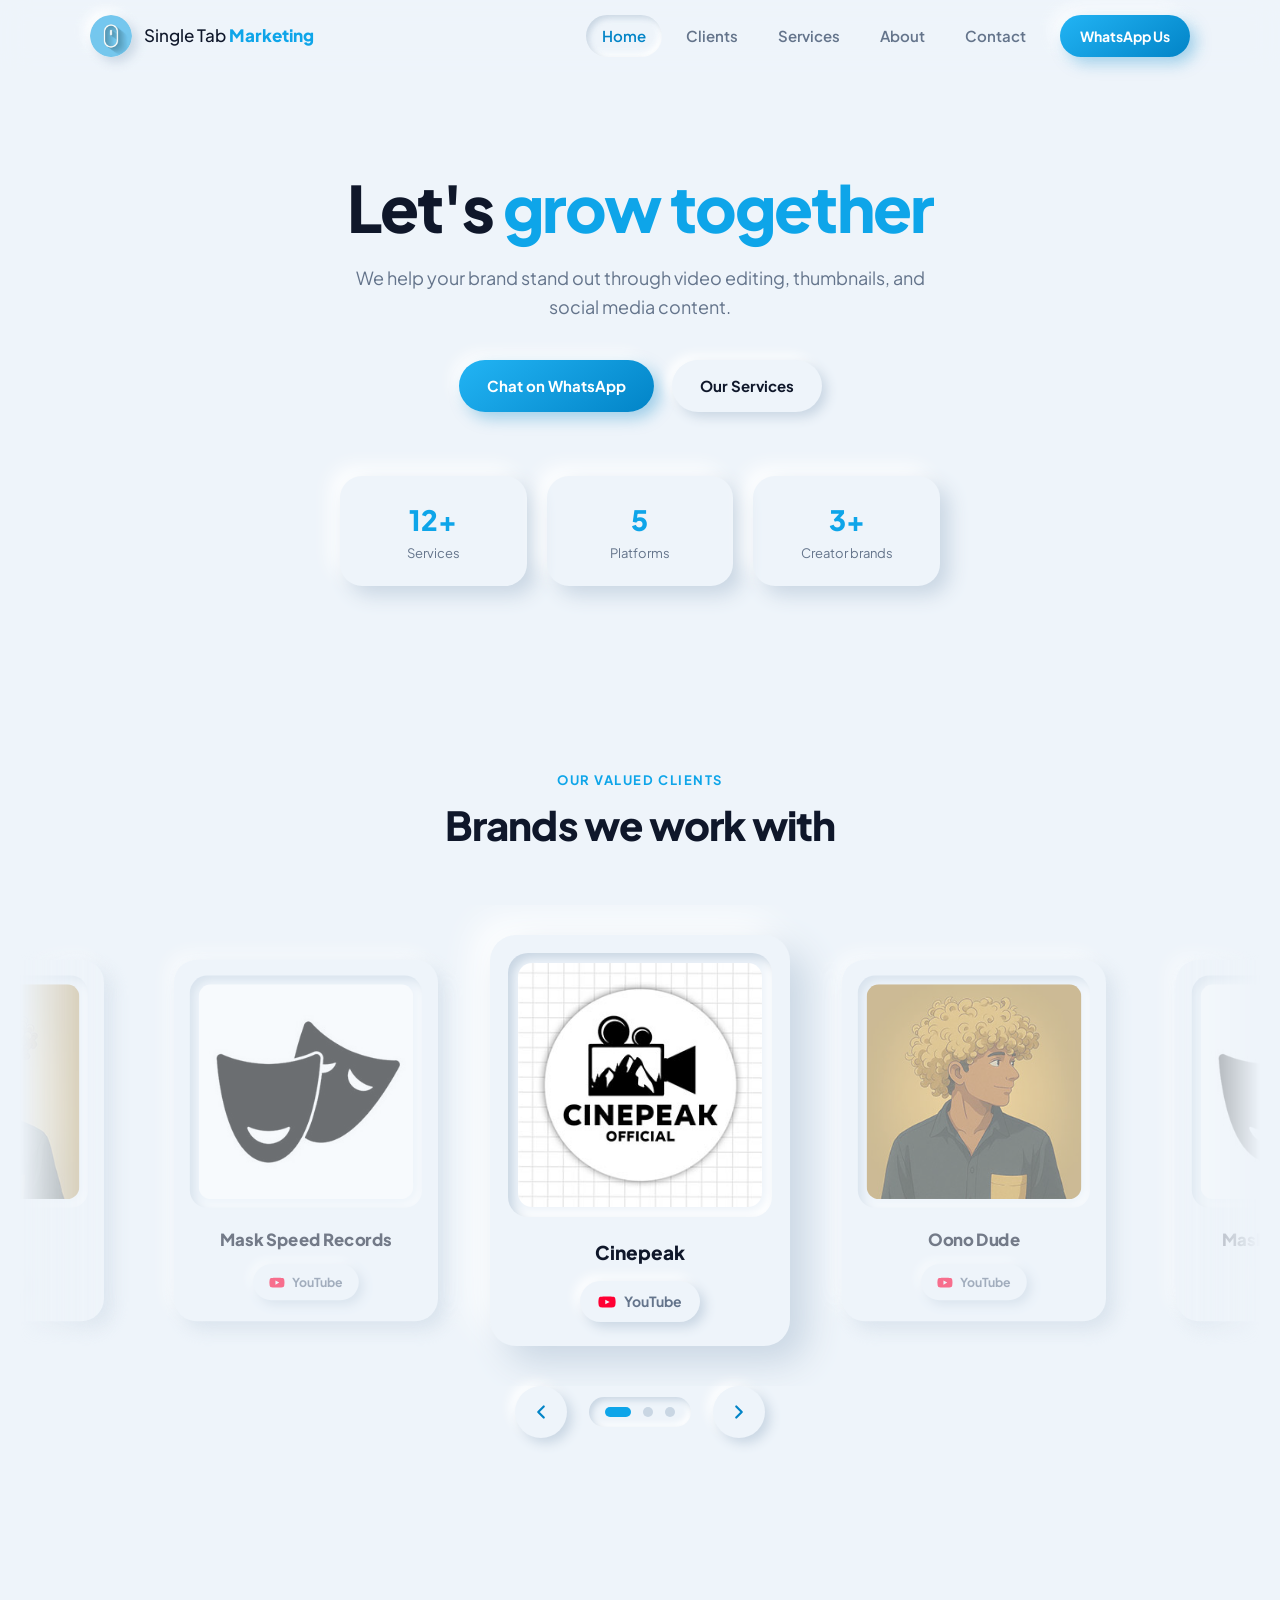
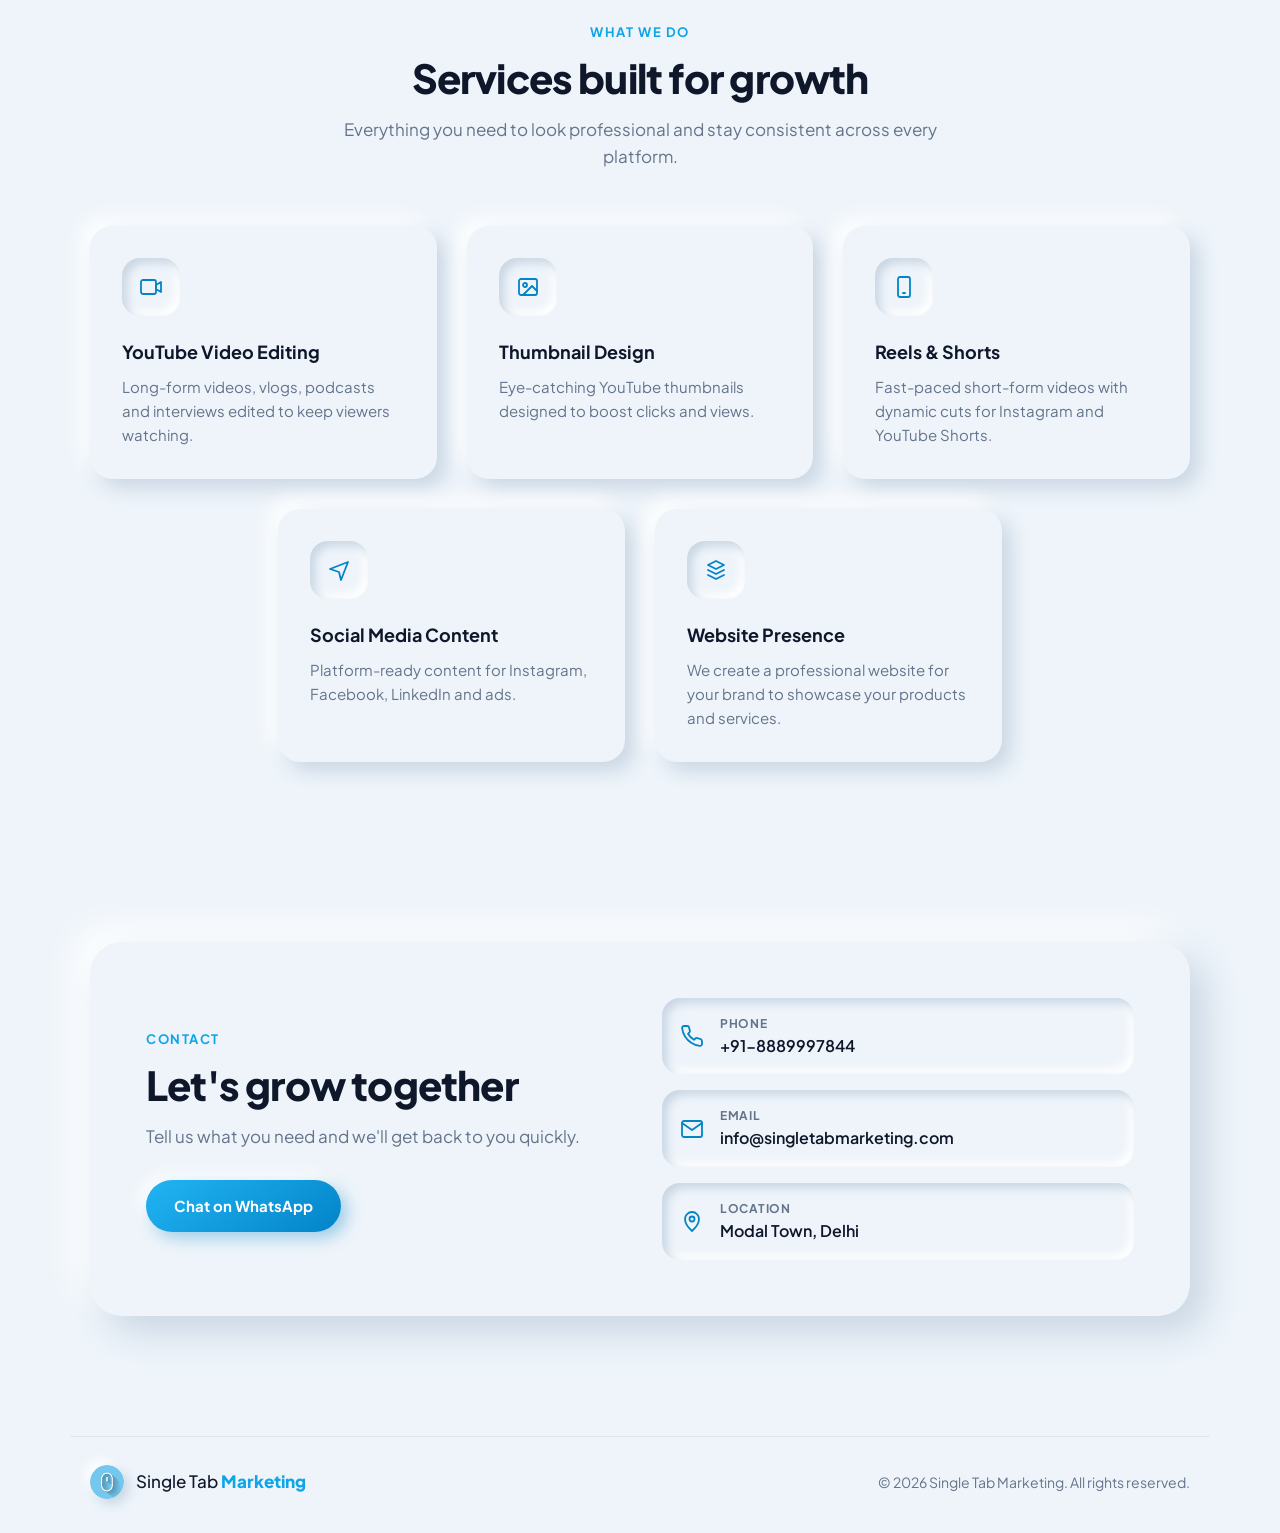
==== commit 073d2794: "Refactor index.html structure and update CSS for card layout - Changed the doctype declaration to lo" ====
--- a/index.html
+++ b/index.html
@@ -1,120 +1,207 @@
-<!DOCTYPE html>
+<!doctype html>
 <html lang="en">
-
-<head>
-  <meta charset="UTF-8">
-  <meta name="viewport" content="width=device-width, initial-scale=1.0">
-  <meta name="description" content="Single Tab Marketing - video editing, YouTube thumbnails and social media content for creators and brands.">
-  <meta name="theme-color" content="#0ea5e9">
-  <title>Single Tab Marketing | Video Editing &amp; Content for Creators</title>
-
-  <link rel="icon" type="image/png" href="assets/img/favicon.png">
-  <link rel="preconnect" href="https://fonts.googleapis.com">
-  <link rel="preconnect" href="https://fonts.gstatic.com" crossorigin>
-  <link href="https://fonts.googleapis.com/css2?family=Plus+Jakarta+Sans:wght@400;500;600;700;800&display=swap" rel="stylesheet">
-  <link rel="stylesheet" href="assets/css/style.css">
-</head>
-
-<body>
-
-  <header class="header" id="header">
-    <div class="container header__inner">
-      <a href="#home" class="brand" aria-label="Single Tab Marketing home">
-        <img src="assets/img/logo.png" alt="" width="40" height="40">
-        <span>Single Tab <strong>Marketing</strong></span>
-      </a>
-
-      <nav class="nav" id="nav" aria-label="Main">
-        <a href="#home">Home</a>
-        <a href="#brands">Clients</a>
-        <a href="#services">Services</a>
-        <a href="about/">About</a>
-        <a href="#contact">Contact</a>
-        <a href="https://api.whatsapp.com/send/?phone=%2B918889997844&text&type=phone_number&app_absent=0" class="btn btn--primary btn--sm nav__cta" target="_blank" rel="noopener">WhatsApp Us</a>
-      </nav>
-
-      <button class="nav-toggle" id="navToggle" aria-label="Open menu" aria-expanded="false" aria-controls="nav">
-        <span></span><span></span><span></span>
-      </button>
-    </div>
-  </header>
-
-  <main>
-
-    <section class="hero" id="home">
-      <div class="container hero__inner">
-        <h1 class="hero__title">Where great content<br>meets <span class="accent">bigger growth</span></h1>
-        <p class="hero__text">We help creators, brands and businesses stand out with professional video editing,
-          scroll-stopping thumbnails and engaging social media content.</p>
-        <div class="hero__actions">
-          <a href="https://api.whatsapp.com/send/?phone=%2B918889997844&text&type=phone_number&app_absent=0" class="btn btn--primary" target="_blank" rel="noopener">Start a Project</a>
-          <a href="#services" class="btn btn--ghost">Our Services</a>
-        </div>
-        <ul class="hero__stats">
-          <li><strong>12+</strong><span>Services</span></li>
-          <li><strong>5</strong><span>Platforms</span></li>
-          <li><strong>3+</strong><span>Creator brands</span></li>
-        </ul>
+  <head>
+    <meta charset="UTF-8" />
+    <meta name="viewport" content="width=device-width, initial-scale=1.0" />
+    <meta
+      name="description"
+      content="Single Tab Marketing - video editing, YouTube thumbnails and social media content for creators and brands."
+    />
+    <meta name="theme-color" content="#0ea5e9" />
+    <title>
+      Single Tab Marketing | Video Editing &amp; Content for Creators
+    </title>
+
+    <link rel="icon" type="image/png" href="assets/img/favicon.png" />
+    <link rel="preconnect" href="https://fonts.googleapis.com" />
+    <link rel="preconnect" href="https://fonts.gstatic.com" crossorigin />
+    <link
+      href="https://fonts.googleapis.com/css2?family=Plus+Jakarta+Sans:wght@400;500;600;700;800&display=swap"
+      rel="stylesheet"
+    />
+    <link rel="stylesheet" href="assets/css/style.css" />
+  </head>
+
+  <body>
+    <header class="header" id="header">
+      <div class="container header__inner">
+        <a href="#home" class="brand" aria-label="Single Tab Marketing home">
+          <img src="assets/img/logo.png" alt="" width="40" height="40" />
+          <span>Single Tab <strong>Marketing</strong></span>
+        </a>
+
+        <nav class="nav" id="nav" aria-label="Main">
+          <a href="#home">Home</a>
+          <a href="#brands">Clients</a>
+          <a href="#services">Services</a>
+          <a href="about/">About</a>
+          <a href="#contact">Contact</a>
+          <a
+            href="https://api.whatsapp.com/send/?phone=%2B918889997844&text&type=phone_number&app_absent=0"
+            class="btn btn--primary btn--sm nav__cta"
+            target="_blank"
+            rel="noopener"
+            >WhatsApp Us</a
+          >
+        </nav>
+
+        <button
+          class="nav-toggle"
+          id="navToggle"
+          aria-label="Open menu"
+          aria-expanded="false"
+          aria-controls="nav"
+        >
+          <span></span><span></span><span></span>
+        </button>
       </div>
-    </section>
-
-    <section class="section" id="brands">
-      <div class="container">
-        <div class="section__head">
-          <span class="eyebrow">Our valued clients</span>
-          <h2 class="section__title">Brands we work with</h2>
-        </div>
-      </div>
-
-      <div class="slider" data-slider>
-        <div class="slider__viewport">
-          <div class="slider__track">
-            <article class="slide">
-              <div class="slide__media">
-                <img src="assets/img/client-cinepeak.jpg" alt="Cinepeak" loading="lazy">
-              </div>
-              <h3 class="slide__name">Cinepeak</h3>
-              <a class="slide__link" href="https://www.youtube.com/@Cine_Peak_Official" target="_blank" rel="noopener" aria-label="Cinepeak on YouTube">
-                <svg viewBox="0 0 24 24" aria-hidden="true"><path d="M23 7.2a3 3 0 00-2.1-2.1C19 4.6 12 4.6 12 4.6s-7 0-8.9.5A3 3 0 001 7.2 31 31 0 00.5 12a31 31 0 00.5 4.8 3 3 0 002.1 2.1c1.9.5 8.9.5 8.9.5s7 0 8.9-.5a3 3 0 002.1-2.1 31 31 0 00.5-4.8 31 31 0 00-.5-4.8zM9.7 15.1V8.9L15.5 12z"/></svg>
-                YouTube
-              </a>
-            </article>
-            <article class="slide">
-              <div class="slide__media">
-                <img src="assets/img/client-oono-dude.jpg" alt="Oono Dude" loading="lazy">
-              </div>
-              <h3 class="slide__name">Oono Dude</h3>
-              <a class="slide__link" href="https://www.youtube.com/@OonoDude" target="_blank" rel="noopener" aria-label="Oono Dude on YouTube">
-                <svg viewBox="0 0 24 24" aria-hidden="true"><path d="M23 7.2a3 3 0 00-2.1-2.1C19 4.6 12 4.6 12 4.6s-7 0-8.9.5A3 3 0 001 7.2 31 31 0 00.5 12a31 31 0 00.5 4.8 3 3 0 002.1 2.1c1.9.5 8.9.5 8.9.5s7 0 8.9-.5a3 3 0 002.1-2.1 31 31 0 00.5-4.8 31 31 0 00-.5-4.8zM9.7 15.1V8.9L15.5 12z"/></svg>
-                YouTube
-              </a>
-            </article>
-            <article class="slide">
-              <div class="slide__media">
-                <img src="assets/img/client-mask-speed-records.jpg" alt="Mask Speed Records" loading="lazy">
-              </div>
-              <h3 class="slide__name">Mask Speed Records</h3>
-              <a class="slide__link" href="https://www.youtube.com/@Maskspeedrecordsproduction" target="_blank" rel="noopener" aria-label="Mask Speed Records on YouTube">
-                <svg viewBox="0 0 24 24" aria-hidden="true"><path d="M23 7.2a3 3 0 00-2.1-2.1C19 4.6 12 4.6 12 4.6s-7 0-8.9.5A3 3 0 001 7.2 31 31 0 00.5 12a31 31 0 00.5 4.8 3 3 0 002.1 2.1c1.9.5 8.9.5 8.9.5s7 0 8.9-.5a3 3 0 002.1-2.1 31 31 0 00.5-4.8 31 31 0 00-.5-4.8zM9.7 15.1V8.9L15.5 12z"/></svg>
-                YouTube
-              </a>
-            </article>
-          </div>
-        </div>
-
-        <div class="slider__controls">
-          <button class="slider__btn" type="button" data-prev aria-label="Previous client">
-            <svg viewBox="0 0 24 24" aria-hidden="true"><path d="M15 18l-6-6 6-6"/></svg>
-          </button>
-          <div class="slider__dots" role="tablist" aria-label="Choose client"></div>
-          <button class="slider__btn" type="button" data-next aria-label="Next client">
-            <svg viewBox="0 0 24 24" aria-hidden="true"><path d="M9 6l6 6-6 6"/></svg>
-          </button>
-        </div>
-      </div>
-    </section>
-
-    <!-- Personal brands section hidden for now
+    </header>
+
+    <main>
+      <section class="hero" id="home">
+        <div class="container hero__inner">
+          <h1 class="hero__title">
+            Let's <span class="accent"> grow together</span>
+          </h1>
+          <p class="hero__text">
+            We help your brand stand out through video editing, thumbnails, and
+            social media content.
+          </p>
+          <div class="hero__actions">
+            <a
+              href="https://api.whatsapp.com/send/?phone=%2B918889997844&text&type=phone_number&app_absent=0"
+              class="btn btn--primary"
+              target="_blank"
+              rel="noopener"
+              >Chat on WhatsApp
+            </a>
+            <a href="#services" class="btn btn--ghost">Our Services</a>
+          </div>
+          <ul class="hero__stats">
+            <li><strong>12+</strong><span>Services</span></li>
+            <li><strong>5</strong><span>Platforms</span></li>
+            <li><strong>3+</strong><span>Creator brands</span></li>
+          </ul>
+        </div>
+      </section>
+
+      <section class="section" id="brands">
+        <div class="container">
+          <div class="section__head">
+            <span class="eyebrow">Our valued clients</span>
+            <h2 class="section__title">Brands we work with</h2>
+          </div>
+        </div>
+
+        <div class="slider" data-slider>
+          <div class="slider__viewport">
+            <div class="slider__track">
+              <article class="slide">
+                <div class="slide__media">
+                  <img
+                    src="assets/img/client-cinepeak.jpg"
+                    alt="Cinepeak"
+                    loading="lazy"
+                  />
+                </div>
+                <h3 class="slide__name">Cinepeak</h3>
+                <a
+                  class="slide__link"
+                  href="https://www.youtube.com/@Cine_Peak_Official"
+                  target="_blank"
+                  rel="noopener"
+                  aria-label="Cinepeak on YouTube"
+                >
+                  <svg viewBox="0 0 24 24" aria-hidden="true">
+                    <path
+                      d="M23 7.2a3 3 0 00-2.1-2.1C19 4.6 12 4.6 12 4.6s-7 0-8.9.5A3 3 0 001 7.2 31 31 0 00.5 12a31 31 0 00.5 4.8 3 3 0 002.1 2.1c1.9.5 8.9.5 8.9.5s7 0 8.9-.5a3 3 0 002.1-2.1 31 31 0 00.5-4.8 31 31 0 00-.5-4.8zM9.7 15.1V8.9L15.5 12z"
+                    />
+                  </svg>
+                  YouTube
+                </a>
+              </article>
+              <article class="slide">
+                <div class="slide__media">
+                  <img
+                    src="assets/img/client-oono-dude.jpg"
+                    alt="Oono Dude"
+                    loading="lazy"
+                  />
+                </div>
+                <h3 class="slide__name">Oono Dude</h3>
+                <a
+                  class="slide__link"
+                  href="https://www.youtube.com/@OonoDude"
+                  target="_blank"
+                  rel="noopener"
+                  aria-label="Oono Dude on YouTube"
+                >
+                  <svg viewBox="0 0 24 24" aria-hidden="true">
+                    <path
+                      d="M23 7.2a3 3 0 00-2.1-2.1C19 4.6 12 4.6 12 4.6s-7 0-8.9.5A3 3 0 001 7.2 31 31 0 00.5 12a31 31 0 00.5 4.8 3 3 0 002.1 2.1c1.9.5 8.9.5 8.9.5s7 0 8.9-.5a3 3 0 002.1-2.1 31 31 0 00.5-4.8 31 31 0 00-.5-4.8zM9.7 15.1V8.9L15.5 12z"
+                    />
+                  </svg>
+                  YouTube
+                </a>
+              </article>
+              <article class="slide">
+                <div class="slide__media">
+                  <img
+                    src="assets/img/client-mask-speed-records.jpg"
+                    alt="Mask Speed Records"
+                    loading="lazy"
+                  />
+                </div>
+                <h3 class="slide__name">Mask Speed Records</h3>
+                <a
+                  class="slide__link"
+                  href="https://www.youtube.com/@Maskspeedrecordsproduction"
+                  target="_blank"
+                  rel="noopener"
+                  aria-label="Mask Speed Records on YouTube"
+                >
+                  <svg viewBox="0 0 24 24" aria-hidden="true">
+                    <path
+                      d="M23 7.2a3 3 0 00-2.1-2.1C19 4.6 12 4.6 12 4.6s-7 0-8.9.5A3 3 0 001 7.2 31 31 0 00.5 12a31 31 0 00.5 4.8 3 3 0 002.1 2.1c1.9.5 8.9.5 8.9.5s7 0 8.9-.5a3 3 0 002.1-2.1 31 31 0 00.5-4.8 31 31 0 00-.5-4.8zM9.7 15.1V8.9L15.5 12z"
+                    />
+                  </svg>
+                  YouTube
+                </a>
+              </article>
+            </div>
+          </div>
+
+          <div class="slider__controls">
+            <button
+              class="slider__btn"
+              type="button"
+              data-prev
+              aria-label="Previous client"
+            >
+              <svg viewBox="0 0 24 24" aria-hidden="true">
+                <path d="M15 18l-6-6 6-6" />
+              </svg>
+            </button>
+            <div
+              class="slider__dots"
+              role="tablist"
+              aria-label="Choose client"
+            ></div>
+            <button
+              class="slider__btn"
+              type="button"
+              data-next
+              aria-label="Next client"
+            >
+              <svg viewBox="0 0 24 24" aria-hidden="true">
+                <path d="M9 6l6 6-6 6" />
+              </svg>
+            </button>
+          </div>
+        </div>
+      </section>
+
+      <!-- Personal brands section hidden for now
     <section class="section" id="personal-brands">
       <div class="container">
         <div class="section__head">
@@ -172,106 +259,182 @@
     </section>
     -->
 
-    <section class="section section--soft" id="services">
-      <div class="container">
-        <div class="section__head">
-          <span class="eyebrow">What we do</span>
-          <h2 class="section__title">Services built for growth</h2>
-          <p class="section__text">Everything you need to look professional and stay consistent across every platform.</p>
-        </div>
-
-        <div class="cards">
-          <article class="card">
-            <div class="card__icon">
-              <svg viewBox="0 0 24 24" aria-hidden="true"><rect x="2" y="5" width="15" height="14" rx="2"/><path d="M17 10l5-3v10l-5-3z"/></svg>
+      <section class="section section--soft" id="services">
+        <div class="container">
+          <div class="section__head">
+            <span class="eyebrow">What we do</span>
+            <h2 class="section__title">Services built for growth</h2>
+            <p class="section__text">
+              Everything you need to look professional and stay consistent
+              across every platform.
+            </p>
+          </div>
+
+          <div class="cards">
+            <article class="card">
+              <div class="card__icon">
+                <svg viewBox="0 0 24 24" aria-hidden="true">
+                  <rect x="2" y="5" width="15" height="14" rx="2" />
+                  <path d="M17 10l5-3v10l-5-3z" />
+                </svg>
+              </div>
+              <h3>YouTube Video Editing</h3>
+              <p>
+                Long-form videos, vlogs, podcasts and interviews edited to keep
+                viewers watching.
+              </p>
+            </article>
+            <article class="card">
+              <div class="card__icon">
+                <svg viewBox="0 0 24 24" aria-hidden="true">
+                  <rect x="3" y="4" width="18" height="16" rx="2" />
+                  <circle cx="9" cy="10" r="2" />
+                  <path d="M21 16l-5-5-9 9" />
+                </svg>
+              </div>
+              <h3>Thumbnail Design</h3>
+              <p>
+                Eye-catching YouTube thumbnails designed to boost clicks and
+                views.
+              </p>
+            </article>
+            <article class="card">
+              <div class="card__icon">
+                <svg viewBox="0 0 24 24" aria-hidden="true">
+                  <rect x="6" y="2" width="12" height="20" rx="2" />
+                  <path d="M11 18h2" />
+                </svg>
+              </div>
+              <h3>Reels &amp; Shorts</h3>
+              <p>
+                Fast-paced short-form videos with dynamic cuts for Instagram and
+                YouTube Shorts.
+              </p>
+            </article>
+            <article class="card">
+              <div class="card__icon">
+                <svg viewBox="0 0 24 24" aria-hidden="true">
+                  <path d="M3 11l18-7-7 18-2-8z" />
+                </svg>
+              </div>
+              <h3>Social Media Content</h3>
+              <p>
+                Platform-ready content for Instagram, Facebook, LinkedIn and
+                ads.
+              </p>
+            </article>
+            <article class="card">
+              <div class="card__icon">
+                <svg viewBox="0 0 24 24" aria-hidden="true">
+                  <path d="M20 7l-8-4-8 4 8 4z" />
+                  <path d="M4 12l8 4 8-4" />
+                  <path d="M4 17l8 4 8-4" />
+                </svg>
+              </div>
+              <h3>Website Presence</h3>
+              <p>
+                We create a professional website for your brand to showcase your
+                products and services.
+              </p>
+            </article>
+            <!-- <article class="card">
+              <div class="card__icon">
+                <svg viewBox="0 0 24 24" aria-hidden="true">
+                  <circle cx="12" cy="12" r="9" />
+                  <path d="M12 3a9 9 0 000 18z" />
+                </svg>
+              </div>
+              <h3>Colour, Effects &amp; Captions</h3>
+              <p>
+                Colour grading, smooth transitions, green screen and accurate
+                subtitles.
+              </p>
+            </article> -->
+          </div>
+        </div>
+      </section>
+
+      <section class="section section--soft" id="contact">
+        <div class="container">
+          <div class="contact">
+            <div class="contact__intro">
+              <span class="eyebrow">Contact</span>
+              <h2 class="section__title">Let's grow together</h2>
+              <p class="section__text">
+                Tell us what you need and we'll get back to you quickly.
+              </p>
+              <a
+                href="https://api.whatsapp.com/send/?phone=%2B918889997844&text&type=phone_number&app_absent=0"
+                class="btn btn--primary"
+                target="_blank"
+                rel="noopener"
+                >Chat on WhatsApp</a
+              >
             </div>
-            <h3>YouTube Video Editing</h3>
-            <p>Long-form videos, vlogs, podcasts and interviews edited to keep viewers watching.</p>
-          </article>
-          <article class="card">
-            <div class="card__icon">
-              <svg viewBox="0 0 24 24" aria-hidden="true"><rect x="3" y="4" width="18" height="16" rx="2"/><circle cx="9" cy="10" r="2"/><path d="M21 16l-5-5-9 9"/></svg>
-            </div>
-            <h3>Thumbnail Design</h3>
-            <p>Eye-catching YouTube thumbnails designed to boost clicks and views.</p>
-          </article>
-          <article class="card">
-            <div class="card__icon">
-              <svg viewBox="0 0 24 24" aria-hidden="true"><rect x="6" y="2" width="12" height="20" rx="2"/><path d="M11 18h2"/></svg>
-            </div>
-            <h3>Reels &amp; Shorts</h3>
-            <p>Fast-paced short-form videos with dynamic cuts for Instagram and YouTube Shorts.</p>
-          </article>
-          <article class="card">
-            <div class="card__icon">
-              <svg viewBox="0 0 24 24" aria-hidden="true"><path d="M3 11l18-7-7 18-2-8z"/></svg>
-            </div>
-            <h3>Social Media Content</h3>
-            <p>Platform-ready content for Instagram, Facebook, LinkedIn and ads.</p>
-          </article>
-          <article class="card">
-            <div class="card__icon">
-              <svg viewBox="0 0 24 24" aria-hidden="true"><path d="M20 7l-8-4-8 4 8 4z"/><path d="M4 12l8 4 8-4"/><path d="M4 17l8 4 8-4"/></svg>
-            </div>
-            <h3>Product &amp; UGC Videos</h3>
-            <p>Highlight products and turn creator footage into authentic brand videos.</p>
-          </article>
-          <article class="card">
-            <div class="card__icon">
-              <svg viewBox="0 0 24 24" aria-hidden="true"><circle cx="12" cy="12" r="9"/><path d="M12 3a9 9 0 000 18z"/></svg>
-            </div>
-            <h3>Colour, Effects &amp; Captions</h3>
-            <p>Colour grading, smooth transitions, green screen and accurate subtitles.</p>
-          </article>
-        </div>
+
+            <ul class="contact__list">
+              <li>
+                <svg viewBox="0 0 24 24" aria-hidden="true">
+                  <path
+                    d="M22 16.9v3a2 2 0 01-2.2 2 19.8 19.8 0 01-8.6-3.1 19.5 19.5 0 01-6-6A19.8 19.8 0 012.1 4.2 2 2 0 014.1 2h3a2 2 0 012 1.7c.1.9.4 1.8.7 2.7a2 2 0 01-.5 2.1L8 9.8a16 16 0 006 6l1.3-1.3a2 2 0 012.1-.4c.9.3 1.8.6 2.7.7a2 2 0 011.7 2z"
+                  />
+                </svg>
+                <div>
+                  <span>Phone</span
+                  ><a href="tel:+918889997844">+91-8889997844</a>
+                </div>
+              </li>
+              <li>
+                <svg viewBox="0 0 24 24" aria-hidden="true">
+                  <rect x="2" y="4" width="20" height="16" rx="2" />
+                  <path d="M22 6l-10 7L2 6" />
+                </svg>
+                <div>
+                  <span>Email</span
+                  ><a href="mailto:info@singletabmarketing.com"
+                    >info@singletabmarketing.com</a
+                  >
+                </div>
+              </li>
+              <li>
+                <svg viewBox="0 0 24 24" aria-hidden="true">
+                  <path d="M12 22s7-6.2 7-12a7 7 0 10-14 0c0 5.8 7 12 7 12z" />
+                  <circle cx="12" cy="10" r="2.5" />
+                </svg>
+                <div>
+                  <span>Location</span>
+                  <p>Modal Town, Delhi</p>
+                </div>
+              </li>
+              <!-- <li>
+                <svg viewBox="0 0 24 24" aria-hidden="true">
+                  <circle cx="12" cy="12" r="9" />
+                  <path d="M12 7v5l3 2" />
+                </svg>
+                <div>
+                  <span>Working hours</span>
+                  <p>Weekdays 10am - 7pm, Sunday closed</p>
+                </div>
+              </li> -->
+            </ul>
+          </div>
+        </div>
+      </section>
+    </main>
+
+    <footer class="footer">
+      <div class="container footer__inner">
+        <a href="#home" class="brand">
+          <img src="assets/img/logo.png" alt="" width="32" height="32" />
+          <span>Single Tab <strong>Marketing</strong></span>
+        </a>
+        <p>
+          &copy; <span id="year">2026</span> Single Tab Marketing. All rights
+          reserved.
+        </p>
       </div>
-    </section>
-
-    <section class="section section--soft" id="contact">
-      <div class="container">
-        <div class="contact">
-          <div class="contact__intro">
-            <span class="eyebrow">Contact</span>
-            <h2 class="section__title">Let's grow your channel together</h2>
-            <p class="section__text">Tell us what you need and we'll get back to you quickly.</p>
-            <a href="https://api.whatsapp.com/send/?phone=%2B918889997844&text&type=phone_number&app_absent=0" class="btn btn--primary" target="_blank" rel="noopener">Chat on WhatsApp</a>
-          </div>
-
-          <ul class="contact__list">
-            <li>
-              <svg viewBox="0 0 24 24" aria-hidden="true"><path d="M22 16.9v3a2 2 0 01-2.2 2 19.8 19.8 0 01-8.6-3.1 19.5 19.5 0 01-6-6A19.8 19.8 0 012.1 4.2 2 2 0 014.1 2h3a2 2 0 012 1.7c.1.9.4 1.8.7 2.7a2 2 0 01-.5 2.1L8 9.8a16 16 0 006 6l1.3-1.3a2 2 0 012.1-.4c.9.3 1.8.6 2.7.7a2 2 0 011.7 2z"/></svg>
-              <div><span>Phone</span><a href="tel:+918889997844">+91-8889997844</a></div>
-            </li>
-            <li>
-              <svg viewBox="0 0 24 24" aria-hidden="true"><rect x="2" y="4" width="20" height="16" rx="2"/><path d="M22 6l-10 7L2 6"/></svg>
-              <div><span>Email</span><a href="mailto:info@singletabmarketing.com">info@singletabmarketing.com</a></div>
-            </li>
-            <li>
-              <svg viewBox="0 0 24 24" aria-hidden="true"><path d="M12 22s7-6.2 7-12a7 7 0 10-14 0c0 5.8 7 12 7 12z"/><circle cx="12" cy="10" r="2.5"/></svg>
-              <div><span>Location</span><p>Bhalswa Dairy, Delhi</p></div>
-            </li>
-            <li>
-              <svg viewBox="0 0 24 24" aria-hidden="true"><circle cx="12" cy="12" r="9"/><path d="M12 7v5l3 2"/></svg>
-              <div><span>Working hours</span><p>Weekdays 10am - 7pm, Sunday closed</p></div>
-            </li>
-          </ul>
-        </div>
-      </div>
-    </section>
-
-  </main>
-
-  <footer class="footer">
-    <div class="container footer__inner">
-      <a href="#home" class="brand">
-        <img src="assets/img/logo.png" alt="" width="32" height="32">
-        <span>Single Tab <strong>Marketing</strong></span>
-      </a>
-      <p>&copy; <span id="year">2026</span> Single Tab Marketing. All rights reserved.</p>
-    </div>
-  </footer>
-
-  <script src="assets/js/main.js"></script>
-</body>
-
+    </footer>
+
+    <script src="assets/js/main.js"></script>
+  </body>
 </html>
--- a/assets/css/style.css
+++ b/assets/css/style.css
@@ -331,9 +331,14 @@
 
 /* Service cards */
 .cards {
-  display: grid;
-  grid-template-columns: repeat(3, 1fr);
+  display: flex;
+  flex-wrap: wrap;
+  justify-content: center;
   gap: 30px;
+}
+
+.cards > .card {
+  flex: 0 0 calc((100% - 60px) / 3);
 }
 
 .card {
@@ -771,8 +776,8 @@
 }
 
 @media (max-width: 991px) {
-  .cards {
-    grid-template-columns: repeat(2, 1fr);
+  .cards > .card {
+    flex-basis: calc((100% - 30px) / 2);
   }
 
   .about,
@@ -888,8 +893,11 @@
   }
 
   .cards {
-    grid-template-columns: 1fr;
     gap: 24px;
+  }
+
+  .cards > .card {
+    flex-basis: 100%;
   }
 
   .card {
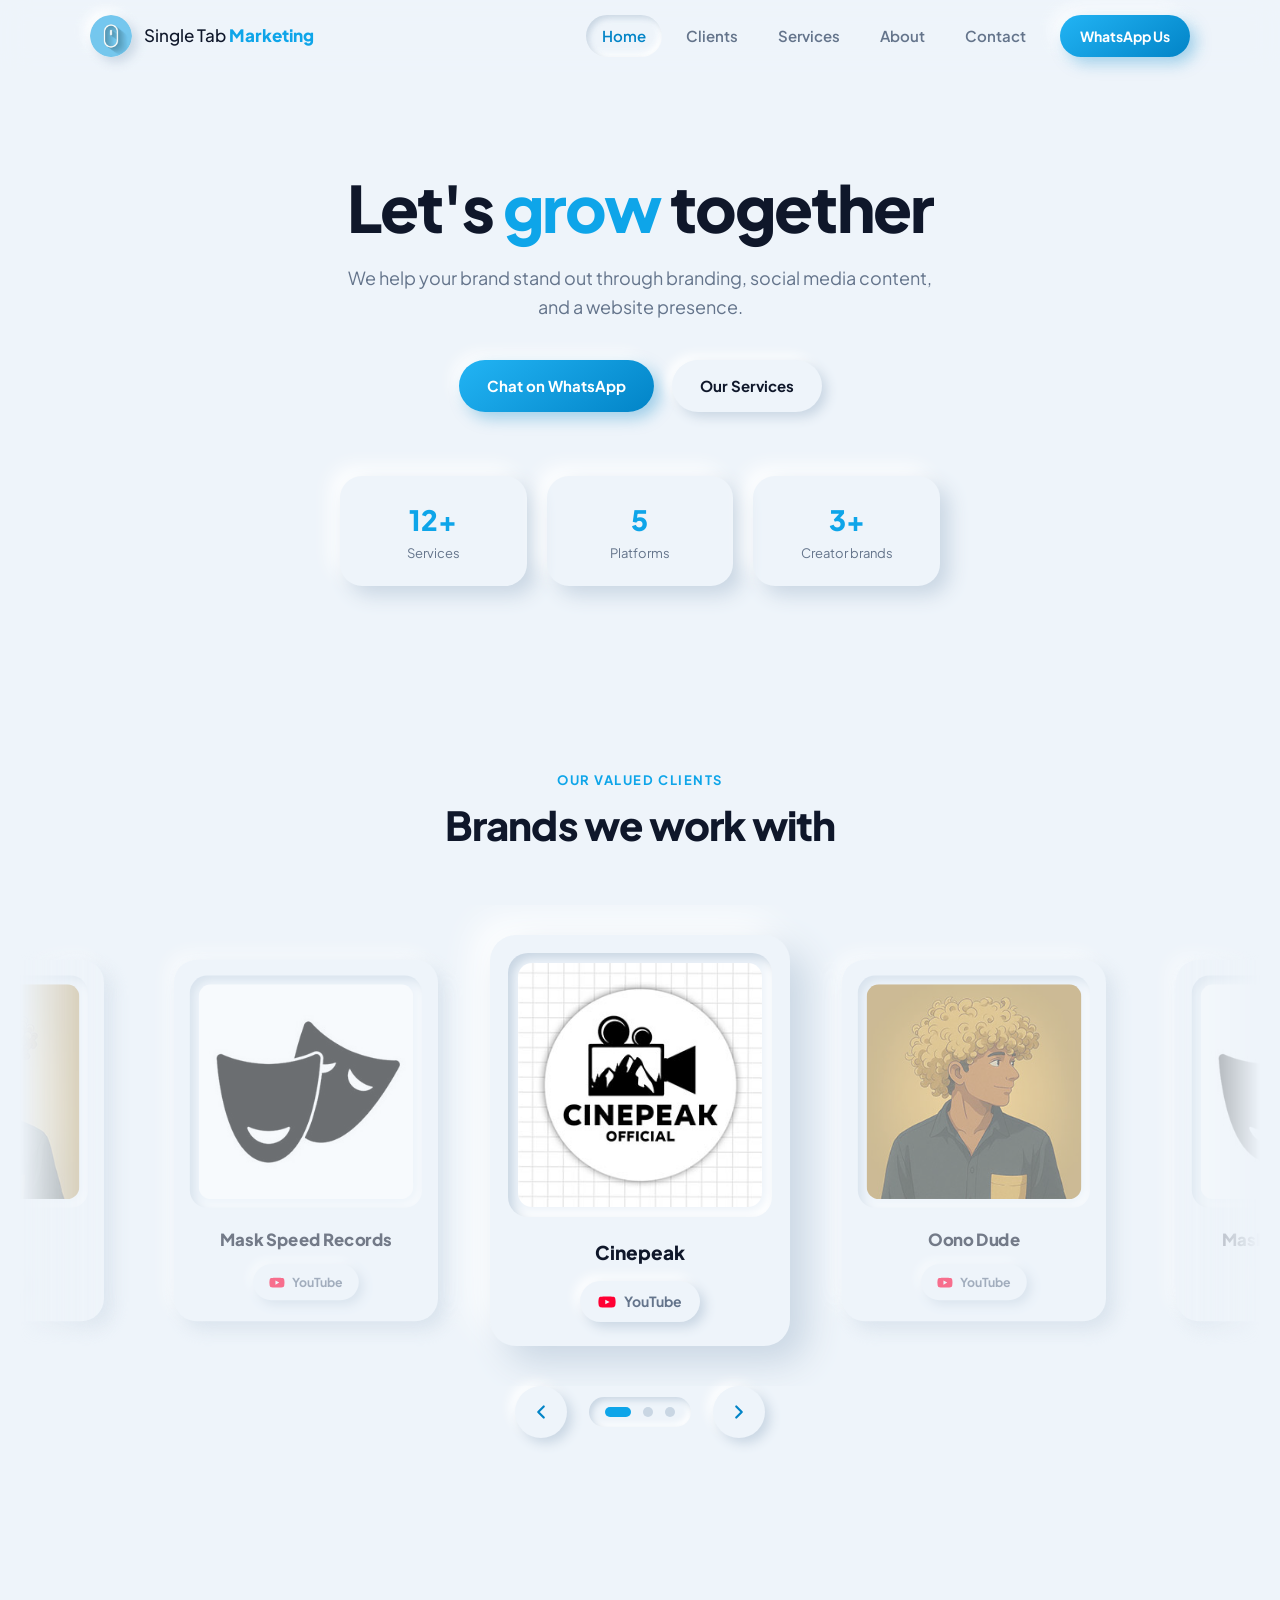
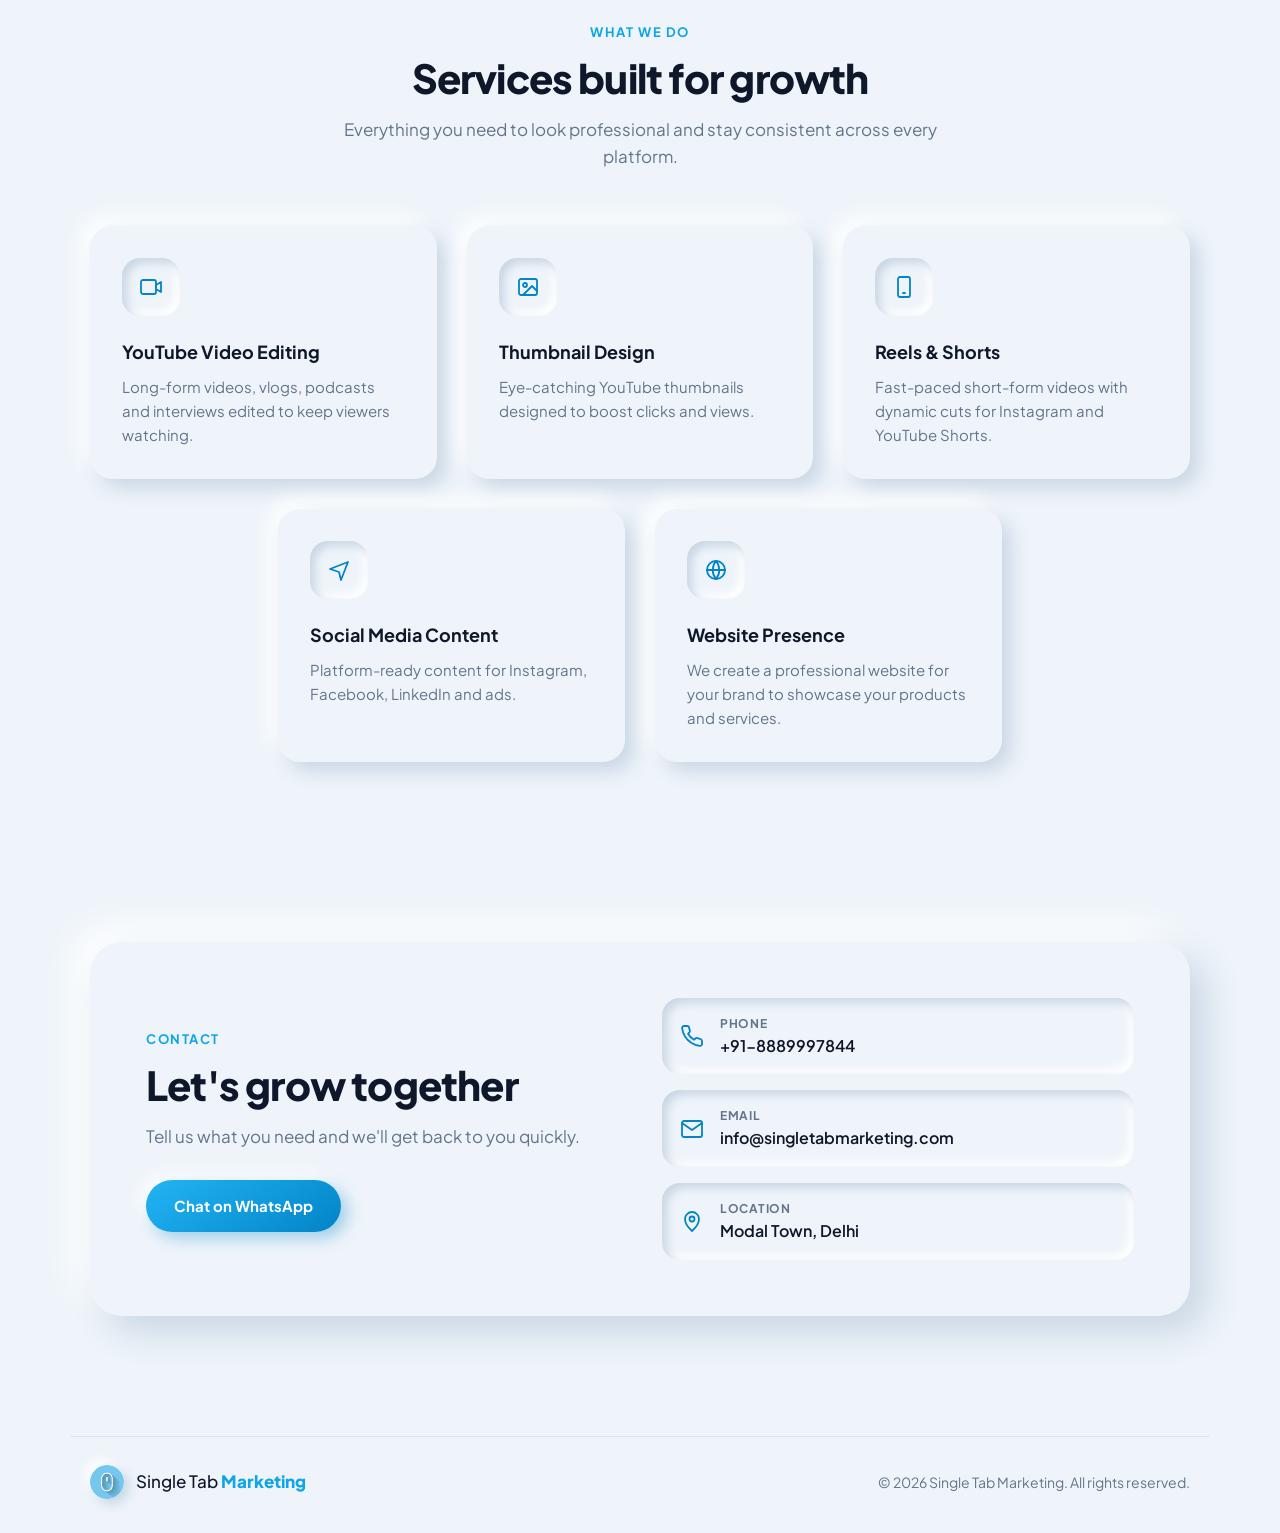
==== commit 1572890f: "Update hero section content and modify card icon in index.html - Revised hero section text to emphas" ====
--- a/index.html
+++ b/index.html
@@ -61,11 +61,11 @@
       <section class="hero" id="home">
         <div class="container hero__inner">
           <h1 class="hero__title">
-            Let's <span class="accent"> grow together</span>
+            Let's <span class="accent"> grow</span> together
           </h1>
           <p class="hero__text">
-            We help your brand stand out through video editing, thumbnails, and
-            social media content.
+            We help your brand stand out through branding, social media content,
+            and a website presence.
           </p>
           <div class="hero__actions">
             <a
@@ -326,9 +326,9 @@
             <article class="card">
               <div class="card__icon">
                 <svg viewBox="0 0 24 24" aria-hidden="true">
-                  <path d="M20 7l-8-4-8 4 8 4z" />
-                  <path d="M4 12l8 4 8-4" />
-                  <path d="M4 17l8 4 8-4" />
+                  <circle cx="12" cy="12" r="9" />
+                  <path d="M3 12h18" />
+                  <path d="M12 3a14 14 0 0 1 0 18a14 14 0 0 1 0-18z" />
                 </svg>
               </div>
               <h3>Website Presence</h3>
